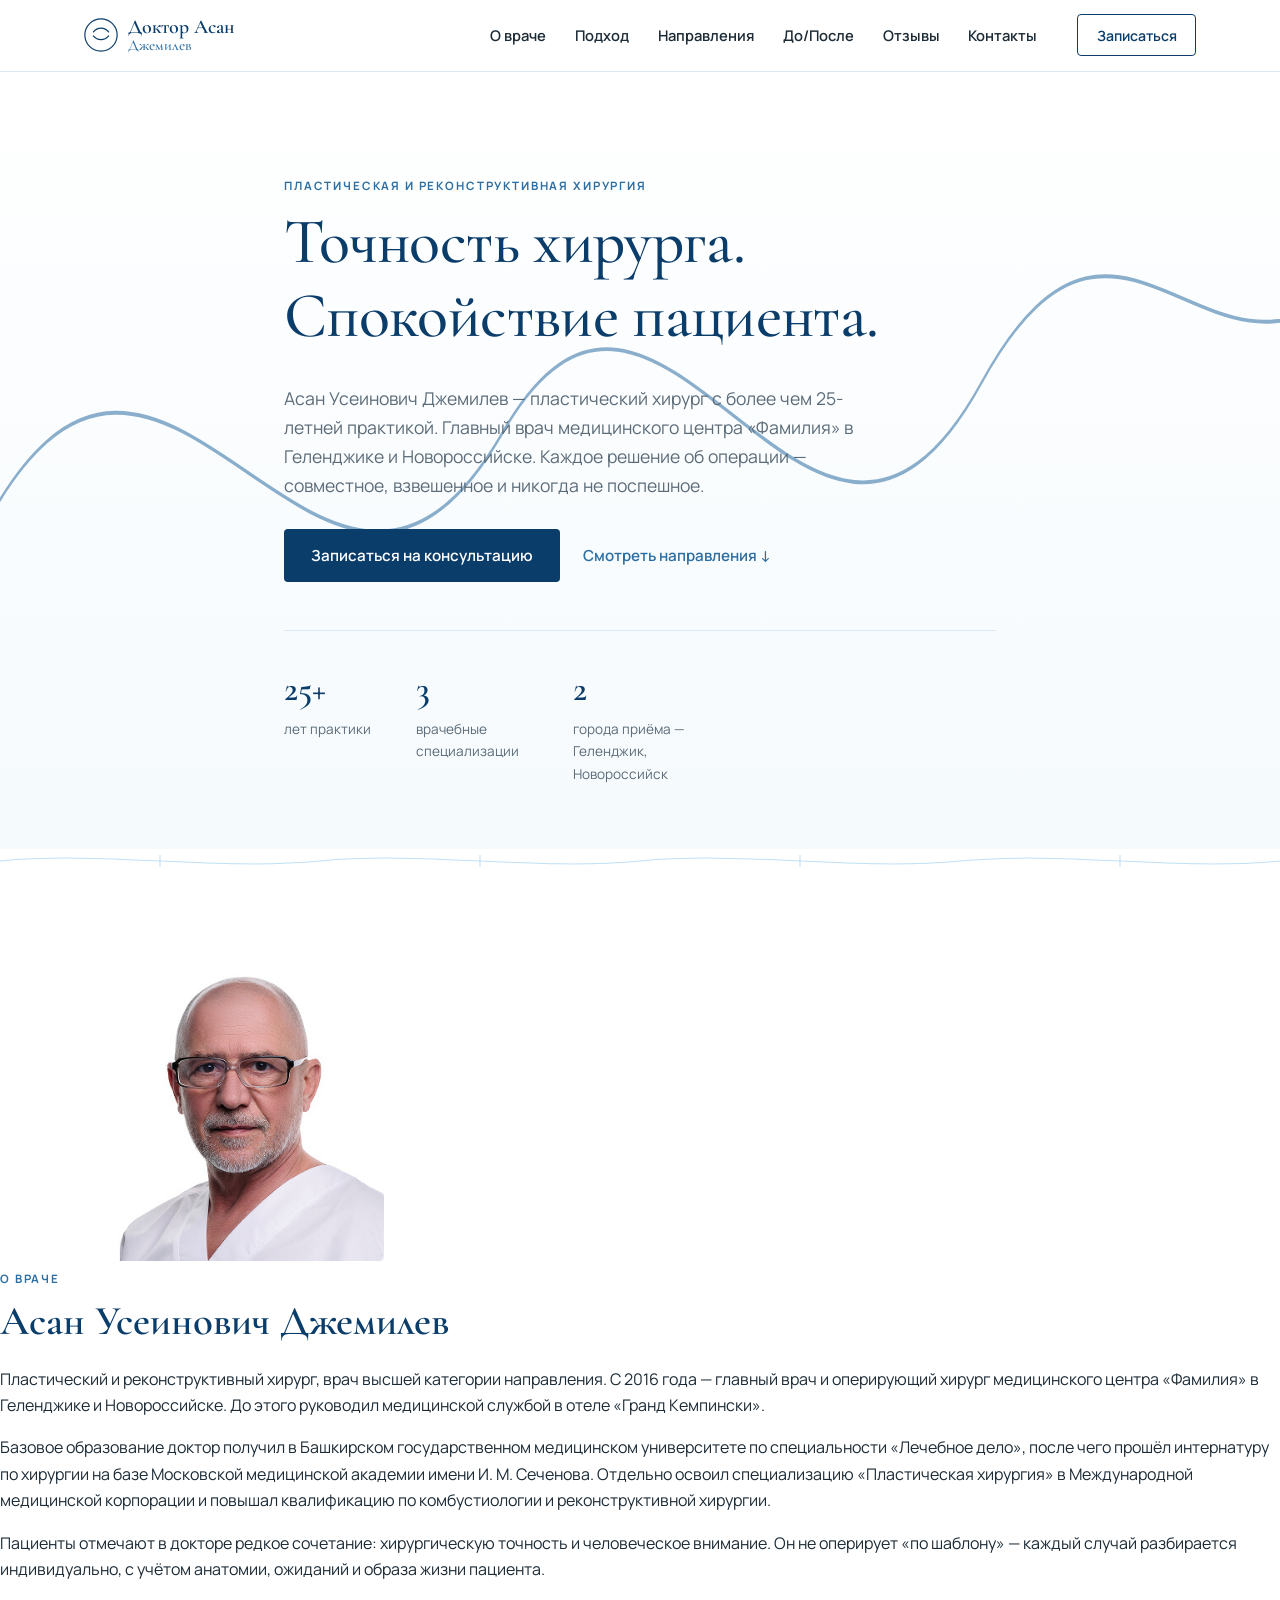
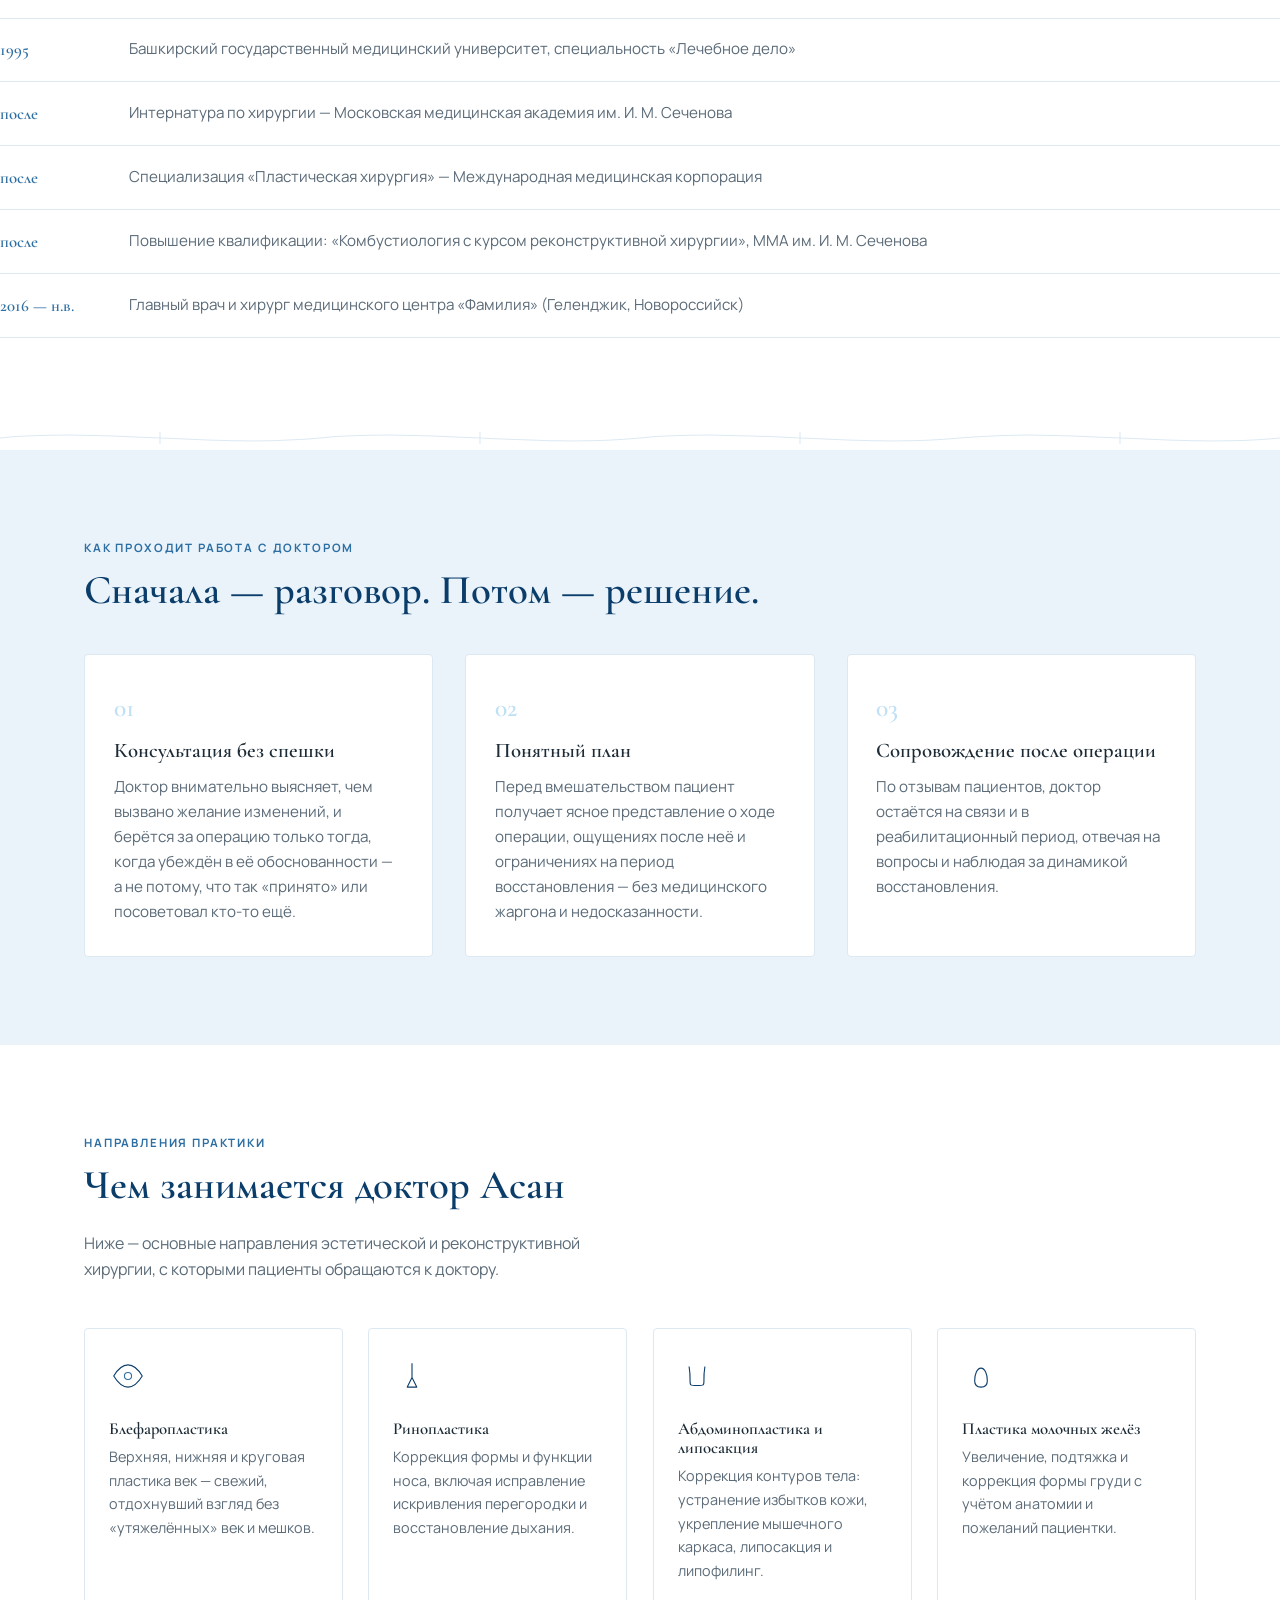
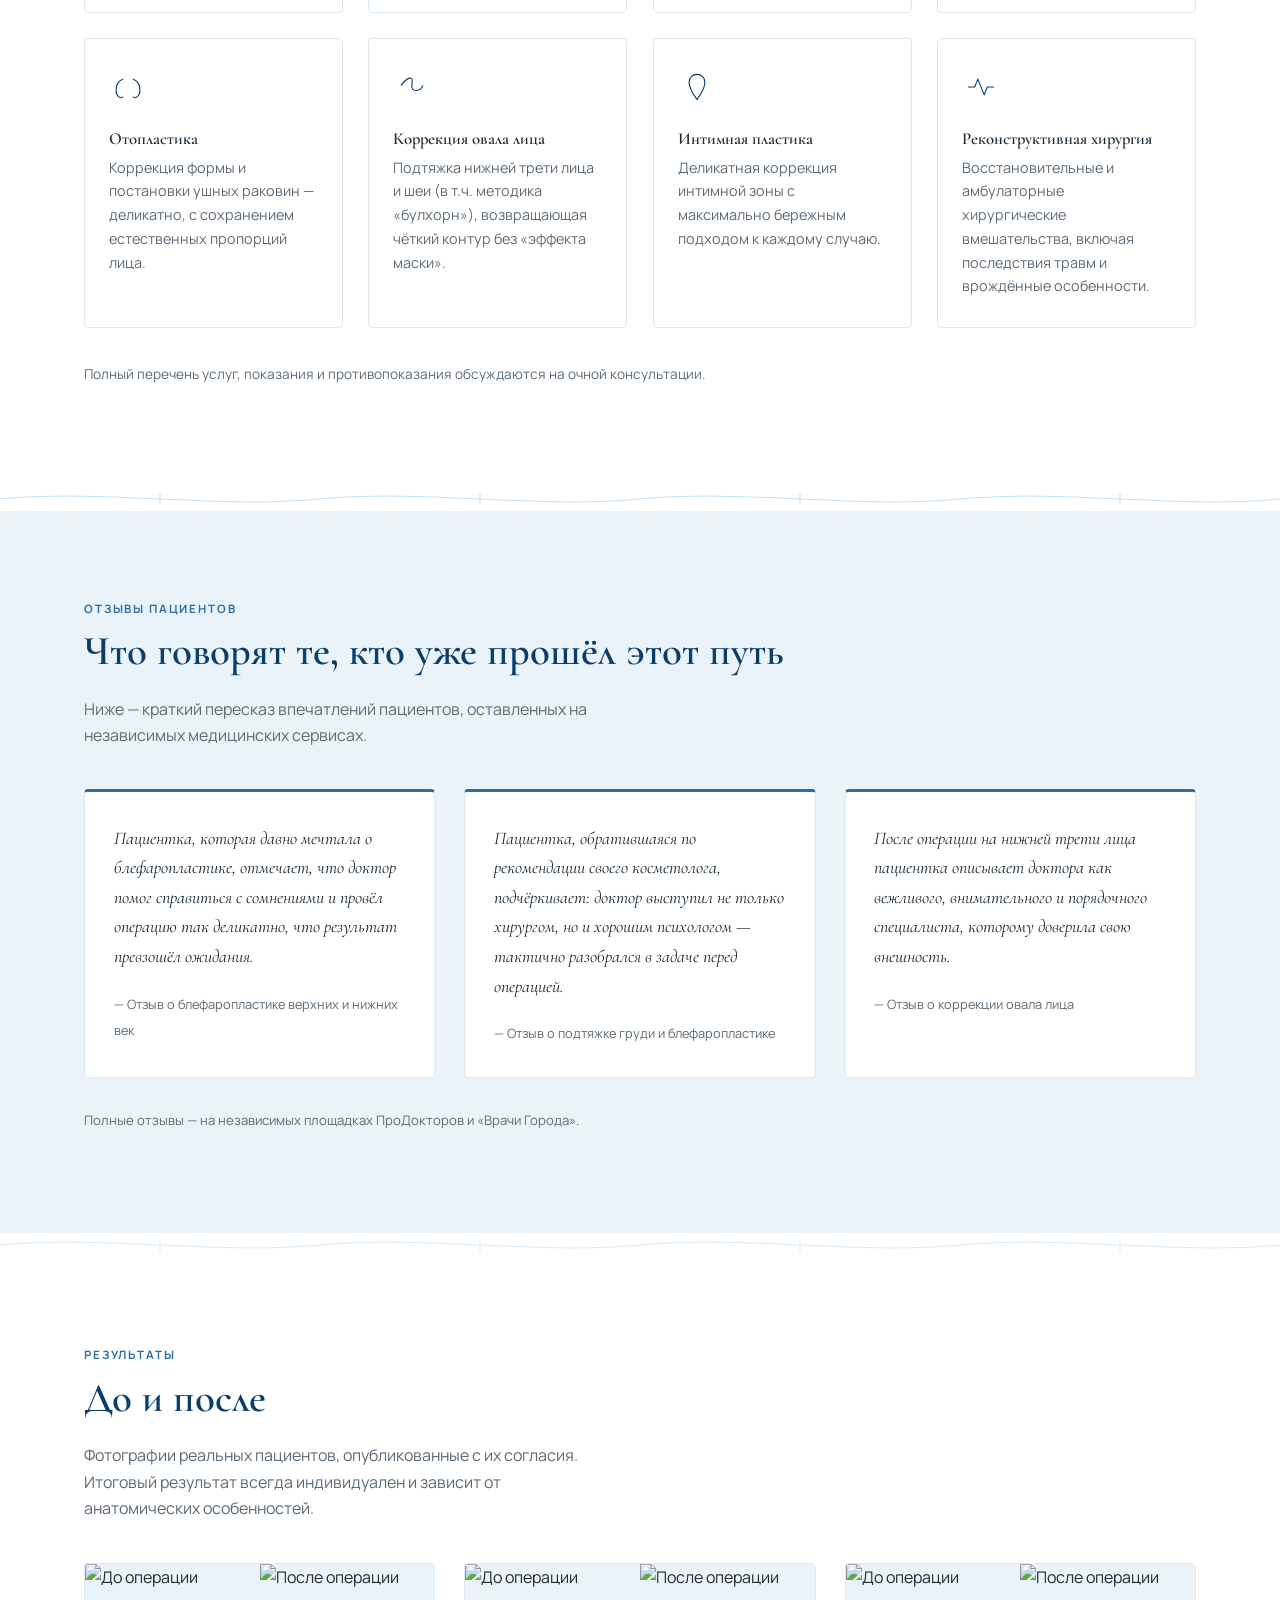
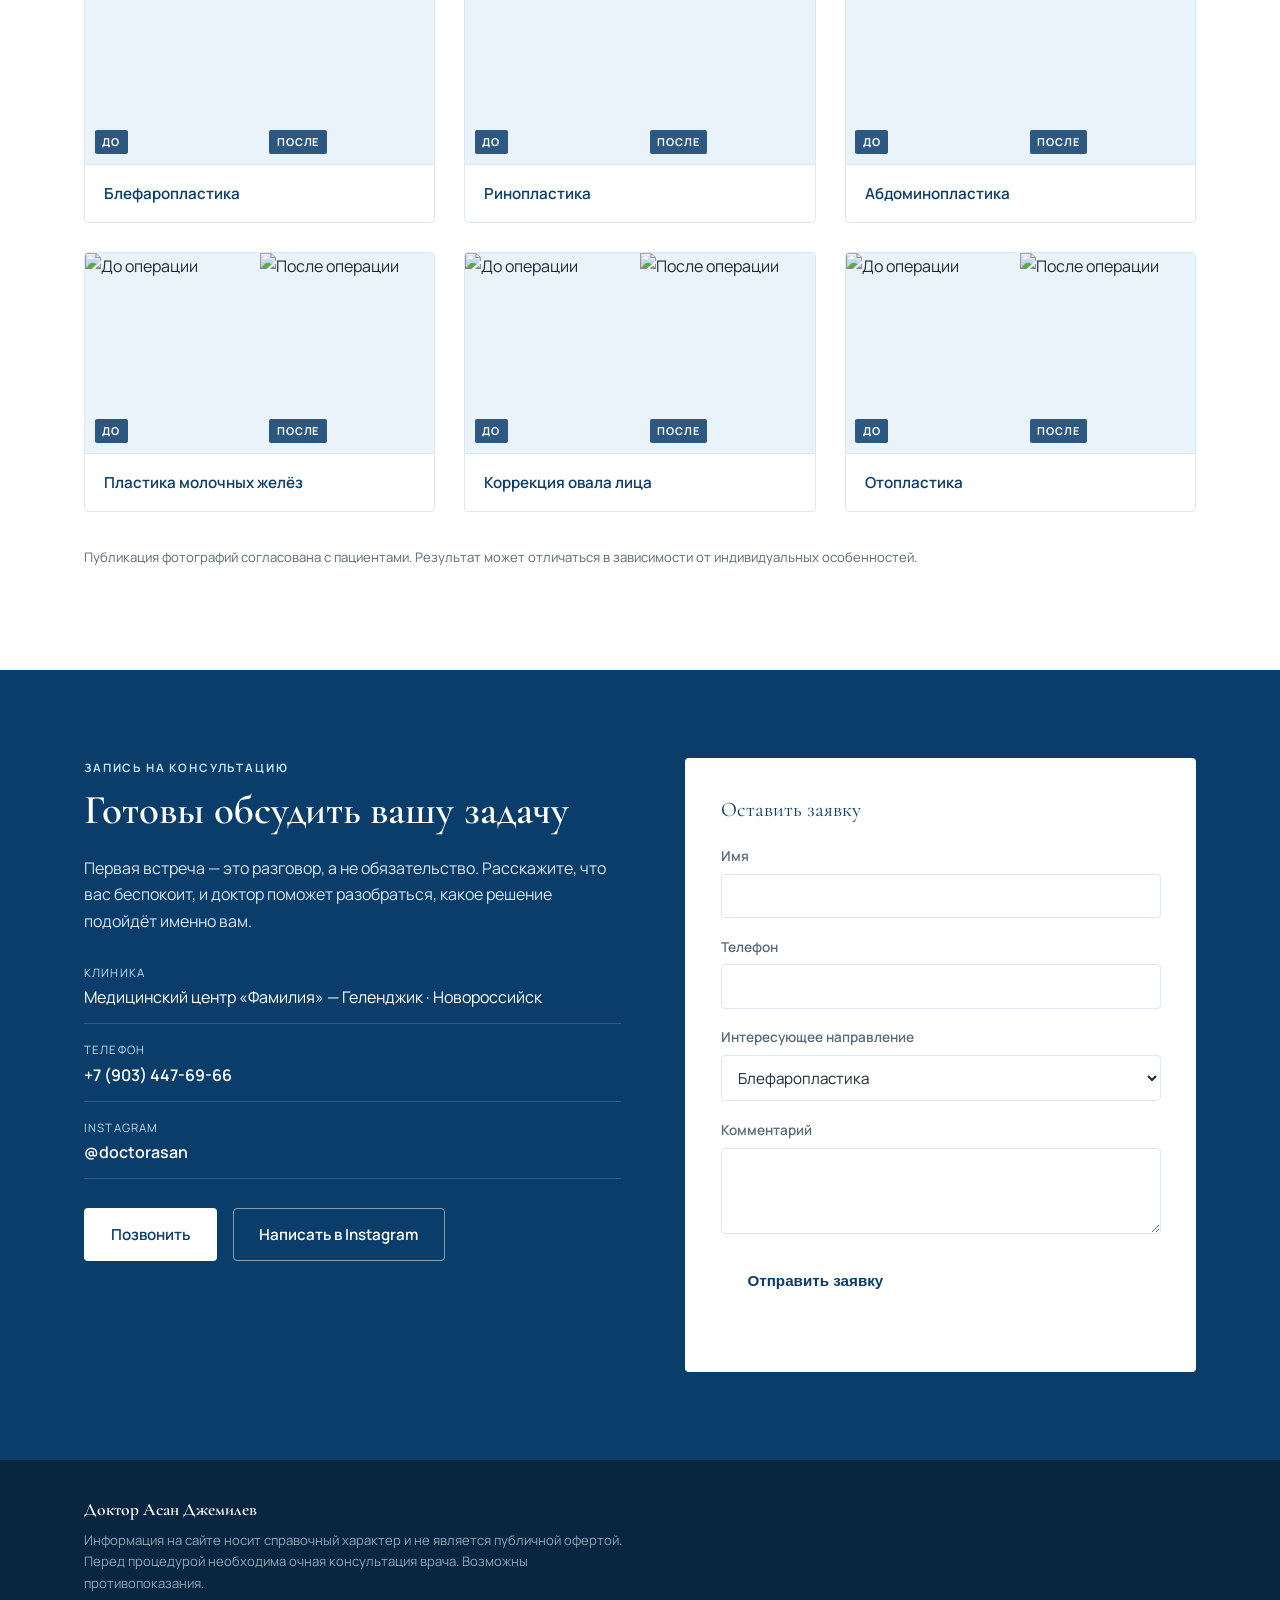
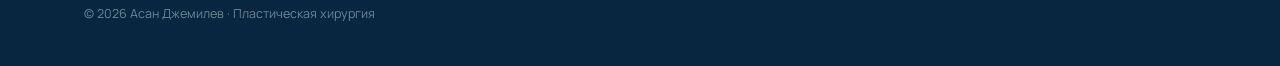
==== index.html @ 834b2326 "Update index.html" ====
<!DOCTYPE html>
<html lang="ru">
<head>
<meta charset="UTF-8">
<meta name="viewport" content="width=device-width, initial-scale=1.0">
<title>Асан Джемилев — пластический хирург</title>
<meta name="description" content="Асан Усеинович Джемилев — пластический хирург, более 25 лет практики. Блефаропластика, ринопластика, абдоминопластика, пластика груди. Геленджик, Новороссийск.">
<link rel="icon" href="favicon.svg" type="image/svg+xml">
<link rel="preconnect" href="https://fonts.googleapis.com">
<link rel="preconnect" href="https://fonts.gstatic.com" crossorigin>
<link href="https://fonts.googleapis.com/css2?family=Cormorant+Garamond:ital,wght@0,400;0,500;0,600;1,500&family=Manrope:wght@400;500;600;700&display=swap" rel="stylesheet">
<link rel="stylesheet" href="style.css">
</head>
<body>

<a class="skip-link" href="#main">Перейти к содержанию</a>

<header class="site-header">
  <div class="wrap header-inner">
    <a href="#top" class="brand">
      <span class="brand-mark" aria-hidden="true">
        <svg viewBox="0 0 40 40" width="34" height="34"><circle cx="20" cy="20" r="19" fill="none" stroke="currentColor" stroke-width="1.4"/><path d="M11 21c2.5 3 5 4.4 9 4.4s6.5-1.4 9-4.4M11 16.4c2.5-3 5-4.4 9-4.4s6.5 1.4 9 4.4" fill="none" stroke="currentColor" stroke-width="1.4" stroke-linecap="round"/></svg>
      </span>
      <span class="brand-text">Доктор Асан<span class="brand-sub">Джемилев</span></span>
    </a>
    <nav class="main-nav" aria-label="Основная навигация">
      <a href="#about">О враче</a>
      <a href="#approach">Подход</a>
      <a href="#services">Направления</a>
      <a href="#before-after">До/После</a>
      <a href="#reviews">Отзывы</a>
      <a href="#contact">Контакты</a>
    </nav>
    <a class="btn btn-ghost header-cta" href="#contact">Записаться</a>
    <button class="nav-toggle" aria-label="Открыть меню" aria-expanded="false">
      <span></span><span></span><span></span>
    </button>
  </div>
</header>

<main id="main">

  <!-- HERO -->
  <section class="hero" id="top">
    <div class="hero-suture" aria-hidden="true">
      <svg viewBox="0 0 1200 300" preserveAspectRatio="none">
        <path id="suturePath" d="M-20,180 C150,40 300,260 470,140 C620,30 760,240 920,120 C1040,30 1120,120 1240,90" fill="none" stroke="#2E6FA3" stroke-width="1.5"/>
      </svg>
    </div>
    <div class="wrap hero-inner">
      <p class="eyebrow">Пластическая и реконструктивная хирургия</p>
      <h1>Точность хирурга.<br>Спокойствие пациента.</h1>
      <p class="hero-lead">Асан Усеинович Джемилев — пластический хирург с более чем 25-летней практикой. Главный врач медицинского центра «Фамилия» в Геленджике и Новороссийске. Каждое решение об операции — совместное, взвешенное и никогда не поспешное.</p>
      <div class="hero-actions">
        <a href="#contact" class="btn btn-primary">Записаться на консультацию</a>
        <a href="#services" class="btn btn-text">Смотреть направления ↓</a>
      </div>
      <dl class="hero-stats">
        <div><dt>25+</dt><dd>лет практики</dd></div>
        <div><dt>3</dt><dd>врачебные специализации</dd></div>
        <div><dt>2</dt><dd>города приёма — Геленджик, Новороссийск</dd></div>
      </dl>
    </div>
  </section>

  <div class="divider" aria-hidden="true"><svg viewBox="0 0 1200 24" preserveAspectRatio="none"><path d="M0,12 C100,2 200,22 300,12 C400,2 500,22 600,12 C700,2 800,22 900,12 C1000,2 1100,22 1200,12" fill="none" stroke="currentColor" stroke-width="1"/><g stroke="currentColor" stroke-width="1"><line x1="150" y1="6" x2="150" y2="18"/><line x1="450" y1="6" x2="450" y2="18"/><line x1="750" y1="6" x2="750" y2="18"/><line x1="1050" y1="6" x2="1050" y2="18"/></g></svg></div>

  <!-- ABOUT -->
  <section class="section about" id="about">
    <div class="wrap about-grid">
      <div class="about-portrait"><img src="docasan.jpg" alt="Асан Усеинович Джемилев, пластический хирург" class="portrait-art"></div>
      </div>
      <div class="about-copy">
        <p class="eyebrow">О враче</p>
        <h2>Асан Усеинович Джемилев</h2>
        <p>Пластический и реконструктивный хирург, врач высшей категории направления. С 2016 года — главный врач и оперирующий хирург медицинского центра «Фамилия» в Геленджике и Новороссийске. До этого руководил медицинской службой в отеле «Гранд Кемпински».</p>
        <p>Базовое образование доктор получил в Башкирском государственном медицинском университете по специальности «Лечебное дело», после чего прошёл интернатуру по хирургии на базе Московской медицинской академии имени И. М. Сеченова. Отдельно освоил специализацию «Пластическая хирургия» в Международной медицинской корпорации и повышал квалификацию по комбустиологии и реконструктивной хирургии.</p>
        <p>Пациенты отмечают в докторе редкое сочетание: хирургическую точность и человеческое внимание. Он не оперирует «по шаблону» — каждый случай разбирается индивидуально, с учётом анатомии, ожиданий и образа жизни пациента.</p>

        <div class="timeline" aria-label="Образование и опыт">
          <div class="timeline-item">
            <span class="timeline-year">1995</span>
            <p>Башкирский государственный медицинский университет, специальность «Лечебное дело»</p>
          </div>
          <div class="timeline-item">
            <span class="timeline-year">после</span>
            <p>Интернатура по хирургии — Московская медицинская академия им. И. М. Сеченова</p>
          </div>
          <div class="timeline-item">
            <span class="timeline-year">после</span>
            <p>Специализация «Пластическая хирургия» — Международная медицинская корпорация</p>
          </div>
          <div class="timeline-item">
            <span class="timeline-year">после</span>
            <p>Повышение квалификации: «Комбустиология с курсом реконструктивной хирургии», ММА им. И. М. Сеченова</p>
          </div>
          <div class="timeline-item">
            <span class="timeline-year">2016 — н.в.</span>
            <p>Главный врач и хирург медицинского центра «Фамилия» (Геленджик, Новороссийск)</p>
          </div>
        </div>
      </div>
    </div>
  </section>

  <div class="divider divider-alt" aria-hidden="true"><svg viewBox="0 0 1200 24" preserveAspectRatio="none"><path d="M0,12 C100,2 200,22 300,12 C400,2 500,22 600,12 C700,2 800,22 900,12 C1000,2 1100,22 1200,12" fill="none" stroke="currentColor" stroke-width="1"/><g stroke="currentColor" stroke-width="1"><line x1="150" y1="6" x2="150" y2="18"/><line x1="450" y1="6" x2="450" y2="18"/><line x1="750" y1="6" x2="750" y2="18"/><line x1="1050" y1="6" x2="1050" y2="18"/></g></svg></div>

  <!-- APPROACH -->
  <section class="section approach" id="approach">
    <div class="wrap">
      <p class="eyebrow">Как проходит работа с доктором</p>
      <h2>Сначала — разговор. Потом — решение.</h2>
      <div class="approach-grid">
        <article class="approach-card">
          <span class="approach-num">01</span>
          <h3>Консультация без спешки</h3>
          <p>Доктор внимательно выясняет, чем вызвано желание изменений, и берётся за операцию только тогда, когда убеждён в её обоснованности — а не потому, что так «принято» или посоветовал кто-то ещё.</p>
        </article>
        <article class="approach-card">
          <span class="approach-num">02</span>
          <h3>Понятный план</h3>
          <p>Перед вмешательством пациент получает ясное представление о ходе операции, ощущениях после неё и ограничениях на период восстановления — без медицинского жаргона и недосказанности.</p>
        </article>
        <article class="approach-card">
          <span class="approach-num">03</span>
          <h3>Сопровождение после операции</h3>
          <p>По отзывам пациентов, доктор остаётся на связи и в реабилитационный период, отвечая на вопросы и наблюдая за динамикой восстановления.</p>
        </article>
      </div>
    </div>
  </section>

  <!-- SERVICES -->
  <section class="section services" id="services">
    <div class="wrap">
      <p class="eyebrow">Направления практики</p>
      <h2>Чем занимается доктор Асан</h2>
      <p class="section-lead">Ниже — основные направления эстетической и реконструктивной хирургии, с которыми пациенты обращаются к доктору.</p>

      <div class="services-grid">

        <article class="service-card">
          <svg class="service-icon" viewBox="0 0 48 48" aria-hidden="true"><path d="M6 24c6-10 12-14 18-14s12 4 18 14c-6 10-12 14-18 14S12 34 6 24Z" fill="none" stroke="#0B3D6B" stroke-width="1.4"/><circle cx="24" cy="24" r="4.5" fill="none" stroke="#2E6FA3" stroke-width="1.4"/></svg>
          <h3>Блефаропластика</h3>
          <p>Верхняя, нижняя и круговая пластика век — свежий, отдохнувший взгляд без «утяжелённых» век и мешков.</p>
        </article>

        <article class="service-card">
          <svg class="service-icon" viewBox="0 0 48 48" aria-hidden="true"><path d="M24 8v18l-6 12h12l-6-12" fill="none" stroke="#0B3D6B" stroke-width="1.4" stroke-linejoin="round"/></svg>
          <h3>Ринопластика</h3>
          <p>Коррекция формы и функции носа, включая исправление искривления перегородки и восстановление дыхания.</p>
        </article>

        <article class="service-card">
          <svg class="service-icon" viewBox="0 0 48 48" aria-hidden="true"><path d="M14 12c4 24-4 24 10 24s6 0 10-24" fill="none" stroke="#0B3D6B" stroke-width="1.4"/></svg>
          <h3>Абдоминопластика и липосакция</h3>
          <p>Коррекция контуров тела: устранение избытков кожи, укрепление мышечного каркаса, липосакция и липофилинг.</p>
        </article>

        <article class="service-card">
          <svg class="service-icon" viewBox="0 0 48 48" aria-hidden="true"><path d="M16 30c0-8 3-16 8-16s8 8 8 16c0 6-4 8-8 8s-8-2-8-8Z" fill="none" stroke="#0B3D6B" stroke-width="1.4"/></svg>
          <h3>Пластика молочных желёз</h3>
          <p>Увеличение, подтяжка и коррекция формы груди с учётом анатомии и пожеланий пациентки.</p>
        </article>

        <article class="service-card">
          <svg class="service-icon" viewBox="0 0 48 48" aria-hidden="true"><path d="M18 14c-6 2-9 8-9 14 0 8 6 12 9 8M30 14c6 2 9 8 9 14 0 8-6 12-9 8" fill="none" stroke="#0B3D6B" stroke-width="1.4"/></svg>
          <h3>Отопластика</h3>
          <p>Коррекция формы и постановки ушных раковин — деликатно, с сохранением естественных пропорций лица.</p>
        </article>

        <article class="service-card">
          <svg class="service-icon" viewBox="0 0 48 48" aria-hidden="true"><path d="M10 22c8-10 16-14 14-2-2 12 10 10 14 2" fill="none" stroke="#0B3D6B" stroke-width="1.4"/></svg>
          <h3>Коррекция овала лица</h3>
          <p>Подтяжка нижней трети лица и шеи (в т.ч. методика «булхорн»), возвращающая чёткий контур без «эффекта маски».</p>
        </article>

        <article class="service-card">
          <svg class="service-icon" viewBox="0 0 48 48" aria-hidden="true"><path d="M24 8a10 10 0 0 1 10 10c0 8-10 22-10 22s-10-14-10-22A10 10 0 0 1 24 8Z" fill="none" stroke="#0B3D6B" stroke-width="1.4"/></svg>
          <h3>Интимная пластика</h3>
          <p>Деликатная коррекция интимной зоны с максимально бережным подходом к каждому случаю.</p>
        </article>

        <article class="service-card">
          <svg class="service-icon" viewBox="0 0 48 48" aria-hidden="true"><path d="M8 24h8l4-10 8 20 4-10h8" fill="none" stroke="#0B3D6B" stroke-width="1.4" stroke-linejoin="round" stroke-linecap="round"/></svg>
          <h3>Реконструктивная хирургия</h3>
          <p>Восстановительные и амбулаторные хирургические вмешательства, включая последствия травм и врождённые особенности.</p>
        </article>

      </div>

      <p class="services-note">Полный перечень услуг, показания и противопоказания обсуждаются на очной консультации.</p>
    </div>
  </section>

  <div class="divider" aria-hidden="true"><svg viewBox="0 0 1200 24" preserveAspectRatio="none"><path d="M0,12 C100,2 200,22 300,12 C400,2 500,22 600,12 C700,2 800,22 900,12 C1000,2 1100,22 1200,12" fill="none" stroke="currentColor" stroke-width="1"/><g stroke="currentColor" stroke-width="1"><line x1="150" y1="6" x2="150" y2="18"/><line x1="450" y1="6" x2="450" y2="18"/><line x1="750" y1="6" x2="750" y2="18"/><line x1="1050" y1="6" x2="1050" y2="18"/></g></svg></div>

  <!-- REVIEWS -->
  <section class="section reviews" id="reviews">
    <div class="wrap">
      <p class="eyebrow">Отзывы пациентов</p>
      <h2>Что говорят те, кто уже прошёл этот путь</h2>
      <p class="section-lead">Ниже — краткий пересказ впечатлений пациентов, оставленных на независимых медицинских сервисах.</p>

      <div class="reviews-grid">
        <blockquote class="review-card">
          <p>Пациентка, которая давно мечтала о блефаропластике, отмечает, что доктор помог справиться с сомнениями и провёл операцию так деликатно, что результат превзошёл ожидания.</p>
          <cite>— Отзыв о блефаропластике верхних и нижних век</cite>
        </blockquote>
        <blockquote class="review-card">
          <p>Пациентка, обратившаяся по рекомендации своего косметолога, подчёркивает: доктор выступил не только хирургом, но и хорошим психологом — тактично разобрался в задаче перед операцией.</p>
          <cite>— Отзыв о подтяжке груди и блефаропластике</cite>
        </blockquote>
        <blockquote class="review-card">
          <p>После операции на нижней трети лица пациентка описывает доктора как вежливого, внимательного и порядочного специалиста, которому доверила свою внешность.</p>
          <cite>— Отзыв о коррекции овала лица</cite>
        </blockquote>
      </div>

      <p class="reviews-source">Полные отзывы — на независимых площадках ПроДокторов и «Врачи Города».</p>
    </div>
  </section>

  <div class="divider divider-alt" aria-hidden="true"><svg viewBox="0 0 1200 24" preserveAspectRatio="none"><path d="M0,12 C100,2 200,22 300,12 C400,2 500,22 600,12 C700,2 800,22 900,12 C1000,2 1100,22 1200,12" fill="none" stroke="currentColor" stroke-width="1"/><g stroke="currentColor" stroke-width="1"><line x1="150" y1="6" x2="150" y2="18"/><line x1="450" y1="6" x2="450" y2="18"/><line x1="750" y1="6" x2="750" y2="18"/><line x1="1050" y1="6" x2="1050" y2="18"/></g></svg></div>

  <!-- BEFORE / AFTER -->
  <section class="section before-after" id="before-after">
    <div class="wrap">
      <p class="eyebrow">Результаты</p>
      <h2>До и после</h2>
      <p class="section-lead">Фотографии реальных пациентов, опубликованные с их согласия. Итоговый результат всегда индивидуален и зависит от анатомических особенностей.</p>

      <div class="ba-grid">

        <article class="ba-card">
          <div class="ba-images">
            <figure><img src="ba-1-before.jpg" alt="До операции"><figcaption>До</figcaption></figure>
            <figure><img src="ba-1-after.jpg" alt="После операции"><figcaption>После</figcaption></figure>
          </div>
          <p class="ba-label">Блефаропластика</p>
        </article>

        <article class="ba-card">
          <div class="ba-images">
            <figure><img src="ba-2-before.jpg" alt="До операции"><figcaption>До</figcaption></figure>
            <figure><img src="ba-2-after.jpg" alt="После операции"><figcaption>После</figcaption></figure>
          </div>
          <p class="ba-label">Ринопластика</p>
        </article>

        <article class="ba-card">
          <div class="ba-images">
            <figure><img src="ba-3-before.jpg" alt="До операции"><figcaption>До</figcaption></figure>
            <figure><img src="ba-3-after.jpg" alt="После операции"><figcaption>После</figcaption></figure>
          </div>
          <p class="ba-label">Абдоминопластика</p>
        </article>

        <article class="ba-card">
          <div class="ba-images">
            <figure><img src="ba-4-before.jpg" alt="До операции"><figcaption>До</figcaption></figure>
            <figure><img src="ba-4-after.jpg" alt="После операции"><figcaption>После</figcaption></figure>
          </div>
          <p class="ba-label">Пластика молочных желёз</p>
        </article>

        <article class="ba-card">
          <div class="ba-images">
            <figure><img src="ba-5-before.jpg" alt="До операции"><figcaption>До</figcaption></figure>
            <figure><img src="ba-5-after.jpg" alt="После операции"><figcaption>После</figcaption></figure>
          </div>
          <p class="ba-label">Коррекция овала лица</p>
        </article>

        <article class="ba-card">
          <div class="ba-images">
            <figure><img src="ba-6-before.jpg" alt="До операции"><figcaption>До</figcaption></figure>
            <figure><img src="ba-6-after.jpg" alt="После операции"><figcaption>После</figcaption></figure>
          </div>
          <p class="ba-label">Отопластика</p>
        </article>

      </div>

      <p class="ba-note">Публикация фотографий согласована с пациентами. Результат может отличаться в зависимости от индивидуальных особенностей.</p>
    </div>
  </section>

  <!-- CONTACT -->
  <section class="section contact" id="contact">
    <div class="wrap contact-grid">
      <div class="contact-copy">
        <p class="eyebrow">Запись на консультацию</p>
        <h2>Готовы обсудить вашу задачу</h2>
        <p>Первая встреча — это разговор, а не обязательство. Расскажите, что вас беспокоит, и доктор поможет разобраться, какое решение подойдёт именно вам.</p>

        <ul class="contact-list">
          <li>
            <span class="contact-label">Клиника</span>
            <span>Медицинский центр «Фамилия» — Геленджик · Новороссийск</span>
          </li>
          <li>
            <span class="contact-label">Телефон</span>
            <a href="tel:+79034476966">+7 (903) 447-69-66</a>
          </li>
          <li>
            <span class="contact-label">Instagram</span>
            <a href="https://www.instagram.com/doctorasan/" target="_blank" rel="noopener">@doctorasan</a>
          </li>
        </ul>

        <div class="contact-actions">
          <a href="tel:+79034476966" class="btn btn-primary">Позвонить</a>
          <a href="https://www.instagram.com/doctorasan/" target="_blank" rel="noopener" class="btn btn-ghost">Написать в Instagram</a>
        </div>
      </div>

      <form class="contact-form" id="contactForm">
        <p class="form-title">Оставить заявку</p>
        <label>
          Имя
          <input type="text" name="name" required autocomplete="name">
        </label>
        <label>
          Телефон
          <input type="tel" name="phone" required autocomplete="tel">
        </label>
        <label>
          Интересующее направление
          <select name="topic">
            <option>Блефаропластика</option>
            <option>Ринопластика</option>
            <option>Абдоминопластика и липосакция</option>
            <option>Пластика молочных желёз</option>
            <option>Отопластика</option>
            <option>Коррекция овала лица</option>
            <option>Другое</option>
          </select>
        </label>
        <label>
          Комментарий
          <textarea name="message" rows="3"></textarea>
        </label>
        <button type="submit" class="btn btn-primary form-submit">Отправить заявку</button>
        <p class="form-note" id="formNote" role="status"></p>
      </form>
    </div>
  </section>

</main>

<footer class="site-footer">
  <div class="wrap footer-inner">
    <span class="brand-text small">Доктор Асан Джемилев</span>
    <p>Информация на сайте носит справочный характер и не является публичной офертой. Перед процедурой необходима очная консультация врача. Возможны противопоказания.</p>
    <span class="footer-copy">© <span id="year"></span> Асан Джемилев · Пластическая хирургия</span>
  </div>
</footer>

<script src="script.js"></script></script>
</body>
</html>
---- style.css ----
/* ============ TOKENS ============ */
:root{
  --color-bg:#ffffff;
  --color-bg-alt:#EAF3FA;
  --color-primary:#0B3D6B;
  --color-accent:#2E6FA3;
  --color-accent-soft:#BFE0F5;
  --color-text:#1C2B36;
  --color-text-muted:#5B6B78;
  --color-border:#DCE9F3;

  --font-display:'Cormorant Garamond', serif;
  --font-body:'Manrope', sans-serif;

  --container:1160px;
  --radius:4px;
  --transition:180ms ease;
}

*,*::before,*::after{box-sizing:border-box;}
html{scroll-behavior:smooth;}
@media (prefers-reduced-motion: reduce){
  html{scroll-behavior:auto;}
  *,*::before,*::after{animation-duration:0.001ms !important; animation-iteration-count:1 !important; transition-duration:0.001ms !important;}
}

body{
  margin:0;
  background:var(--color-bg);
  color:var(--color-text);
  font-family:var(--font-body);
  font-size:16px;
  line-height:1.65;
  -webkit-font-smoothing:antialiased;
}

h1,h2,h3{
  font-family:var(--font-display);
  color:var(--color-primary);
  line-height:1.15;
  margin:0 0 .5em;
  font-weight:600;
}

h1{font-size:clamp(2.6rem,5vw,4.4rem); font-weight:500; letter-spacing:-0.01em;}
h2{font-size:clamp(1.9rem,3.2vw,2.6rem);}
h3{font-size:1.3rem; color:var(--color-text);}

p{margin:0 0 1em;}
a{color:var(--color-accent); text-decoration:none;}
a:hover{color:var(--color-primary);}

a:focus-visible, button:focus-visible, input:focus-visible, textarea:focus-visible, select:focus-visible{
  outline:2px solid var(--color-accent);
  outline-offset:3px;
}

.skip-link{
  position:absolute; left:-999px; top:0; background:var(--color-primary); color:#fff;
  padding:.6em 1em; z-index:200;
}
.skip-link:focus{left:1rem; top:1rem;}

.wrap{
  max-width:var(--container);
  margin:0 auto;
  padding:0 1.5rem;
}

.eyebrow{
  font-family:var(--font-body);
  font-weight:700;
  font-size:.72rem;
  letter-spacing:.16em;
  text-transform:uppercase;
  color:var(--color-accent);
  margin-bottom:.9em;
}

.section{padding:5.5rem 0;}
.section-lead{max-width:52ch; color:var(--color-text-muted);}

/* ============ BUTTONS ============ */
.btn{
  display:inline-flex;
  align-items:center;
  gap:.5em;
  padding:.85em 1.7em;
  border-radius:var(--radius);
  font-weight:600;
  font-size:.95rem;
  border:1px solid transparent;
  transition:background var(--transition), color var(--transition), border-color var(--transition), transform var(--transition);
  cursor:pointer;
}
.btn-primary{background:var(--color-primary); color:#fff;}
.btn-primary:hover{background:#092c4d; color:#fff; transform:translateY(-1px);}
.btn-ghost{background:transparent; color:var(--color-primary); border-color:var(--color-primary);}
.btn-ghost:hover{background:var(--color-primary); color:#fff;}
.btn-text{color:var(--color-accent); padding:.85em .2em;}
.btn-text:hover{color:var(--color-primary);}

/* ============ HEADER ============ */
.site-header{
  position:sticky; top:0; z-index:100;
  background:rgba(255,255,255,.9);
  backdrop-filter:blur(8px);
  border-bottom:1px solid var(--color-border);
}
.header-inner{
  display:flex; align-items:center; gap:2rem;
  padding:.9rem 1.5rem;
}
.brand{display:flex; align-items:center; gap:.6rem; color:var(--color-primary);}
.brand-mark{display:flex; color:var(--color-primary);}
.brand-text{
  font-family:var(--font-display);
  font-size:1.25rem; font-weight:600; color:var(--color-primary);
  display:flex; flex-direction:column; line-height:1.05;
}
.brand-sub{font-size:.95rem; font-weight:500; color:var(--color-accent);}
.brand-text.small{font-size:1.1rem;}

.main-nav{
  display:flex; gap:1.8rem; margin-left:auto;
}
.main-nav a{
  color:var(--color-text); font-weight:600; font-size:.92rem;
}
.main-nav a:hover{color:var(--color-accent);}

.header-cta{margin-left:.5rem; padding:.6em 1.3em; font-size:.88rem;}

.nav-toggle{
  display:none; flex-direction:column; gap:5px; background:none; border:none; padding:.4rem;
}
.nav-toggle span{width:22px; height:2px; background:var(--color-primary);}

/* ============ HERO ============ */
.hero{
  position:relative;
  padding:6.5rem 0 4rem;
  overflow:hidden;
  background:linear-gradient(180deg,#ffffff 0%, #F5FAFD 100%);
}
.hero-suture{
  position:absolute; inset:0; opacity:.55; pointer-events:none;
}
.hero-suture svg{width:100%; height:100%;}
#suturePath{
  stroke-dasharray:1600;
  stroke-dashoffset:1600;
  animation:draw 2.4s ease forwards .3s;
}
@keyframes draw{to{stroke-dashoffset:0;}}

.hero-inner{position:relative; max-width:760px;}
.hero-lead{font-size:1.1rem; color:var(--color-text-muted); max-width:56ch;}
.hero-actions{display:flex; align-items:center; gap:1.2rem; flex-wrap:wrap; margin:1.8rem 0 3rem;}

.hero-stats{
  display:flex; gap:2.8rem; flex-wrap:wrap;
  border-top:1px solid var(--color-border);
  padding-top:1.8rem; margin:0;
}
.hero-stats > div{display:flex; flex-direction:column;}
.hero-stats dt{
  font-family:var(--font-display); font-size:2.2rem; color:var(--color-primary); font-weight:600;
}
.hero-stats dd{margin:0; font-size:.85rem; color:var(--color-text-muted); max-width:14ch;}

/* ============ DIVIDER (signature suture motif) ============ */
.divider{color:var(--color-accent-soft); line-height:0;}
.divider svg{width:100%; height:24px; display:block;}
.divider-alt{color:var(--color-border);}

/* ============ ABOUT ============ */
.about{background:var(--color-bg);}
.about-grid{
  display:grid; grid-template-columns:300px 1fr; gap:4rem; align-items:start;
}
.about-portrait{position:sticky; top:6rem;}
.portrait-art{width:100%; height:auto; border-radius:var(--radius);}

.timeline{margin-top:2.2rem; border-top:1px solid var(--color-border);}
.timeline-item{
  display:grid; grid-template-columns:110px 1fr; gap:1.2rem;
  padding:1.1rem 0; border-bottom:1px solid var(--color-border);
}
.timeline-year{
  font-family:var(--font-display); color:var(--color-accent); font-weight:600; font-size:1.05rem;
}
.timeline-item p{margin:0; color:var(--color-text-muted); font-size:.95rem;}

/* ============ APPROACH ============ */
.approach{background:var(--color-bg-alt);}
.approach-grid{
  display:grid; grid-template-columns:repeat(3,1fr); gap:2rem; margin-top:2.5rem;
}
.approach-card{
  background:#fff; padding:2rem 1.8rem; border-radius:var(--radius); border:1px solid var(--color-border);
}
.approach-num{
  font-family:var(--font-display); font-size:1.6rem; color:var(--color-accent-soft); font-weight:600;
  display:block; margin-bottom:.6rem;
}
.approach-card h3{margin-bottom:.5em;}
.approach-card p{color:var(--color-text-muted); font-size:.95rem; margin:0;}

/* ============ SERVICES ============ */
.services-grid{
  display:grid; grid-template-columns:repeat(4,1fr); gap:1.6rem; margin-top:2.8rem;
}
.service-card{
  border:1px solid var(--color-border); border-radius:var(--radius);
  padding:1.8rem 1.5rem; background:#fff;
  transition:border-color var(--transition), transform var(--transition), box-shadow var(--transition);
}
.service-card:hover{
  border-color:var(--color-accent-soft);
  transform:translateY(-3px);
  box-shadow:0 12px 28px -18px rgba(11,61,107,.35);
}
.service-icon{width:38px; height:38px; margin-bottom:1rem;}
.service-card h3{font-size:1.05rem; margin-bottom:.4em;}
.service-card p{font-size:.9rem; color:var(--color-text-muted); margin:0;}
.services-note{margin-top:2.2rem; font-size:.85rem; color:var(--color-text-muted);}

/* ============ REVIEWS ============ */
.reviews{background:var(--color-bg-alt);}
.reviews-grid{
  display:grid; grid-template-columns:repeat(3,1fr); gap:1.8rem; margin-top:2.5rem;
}
.review-card{
  margin:0; background:#fff; border-radius:var(--radius); padding:2rem 1.8rem;
  border:1px solid var(--color-border); border-top:3px solid var(--color-accent);
}
.review-card p{
  font-family:var(--font-display); font-style:italic; font-size:1.12rem; color:var(--color-text);
  margin:0 0 1em;
}
.review-card cite{font-size:.8rem; color:var(--color-text-muted); font-style:normal;}
.reviews-source{margin-top:2rem; font-size:.82rem; color:var(--color-text-muted);}

/* ============ CONTACT ============ */
.contact{background:var(--color-primary); color:#fff;}
.contact h2{color:#fff;}
.contact .eyebrow{color:var(--color-accent-soft);}
.contact-copy p{color:#D7E6F2;}
.contact-grid{
  display:grid; grid-template-columns:1fr .95fr; gap:4rem; align-items:start;
}
.contact-list{list-style:none; margin:1.8rem 0; padding:0; display:flex; flex-direction:column; gap:1rem;}
.contact-list li{display:flex; flex-direction:column; gap:.15rem; border-bottom:1px solid rgba(255,255,255,.15); padding-bottom:.8rem;}
.contact-label{font-size:.72rem; text-transform:uppercase; letter-spacing:.1em; color:var(--color-accent-soft);}
.contact-list a{color:#fff; font-weight:600;}
.contact-list a:hover{color:var(--color-accent-soft);}
.contact-actions{display:flex; gap:1rem; flex-wrap:wrap;}
.contact .btn-ghost{color:#fff; border-color:rgba(255,255,255,.5);}
.contact .btn-ghost:hover{background:#fff; color:var(--color-primary);}
.contact .btn-primary{background:#fff; color:var(--color-primary);}
.contact .btn-primary:hover{background:var(--color-accent-soft); color:var(--color-primary);}

.contact-form{
  background:#fff; color:var(--color-text); border-radius:var(--radius);
  padding:2.2rem; display:flex; flex-direction:column; gap:1.1rem;
}
.form-title{font-family:var(--font-display); font-size:1.3rem; color:var(--color-primary); margin:0;}
.contact-form label{display:flex; flex-direction:column; gap:.4rem; font-size:.85rem; color:var(--color-text-muted); font-weight:600;}
.contact-form input, .contact-form select, .contact-form textarea{
  font-family:var(--font-body); font-size:.95rem; padding:.7em .8em;
  border:1px solid var(--color-border); border-radius:var(--radius); color:var(--color-text);
  background:#fff;
}
.contact-form input:focus, .contact-form select:focus, .contact-form textarea:focus{border-color:var(--color-accent);}
.form-submit{margin-top:.4rem;}
.form-note{font-size:.85rem; color:var(--color-accent); min-height:1.2em; margin:0;}

/* ============ FOOTER ============ */
.site-footer{background:#08263F; color:#B9CBDA; padding:2.6rem 0;}
.footer-inner{display:flex; flex-direction:column; gap:.6rem;}
.footer-inner .brand-text{color:#fff;}
.footer-inner p{font-size:.82rem; max-width:70ch; color:#8FA6B8; margin:0;}
.footer-copy{font-size:.78rem; color:#6C8496;}

/* ============ RESPONSIVE ============ */
@media (max-width:960px){
  .about-grid{grid-template-columns:1fr;}
  .about-portrait{position:static; max-width:220px;}
  .approach-grid{grid-template-columns:1fr 1fr;}
  .services-grid{grid-template-columns:repeat(2,1fr);}
  .reviews-grid{grid-template-columns:1fr;}
  .contact-grid{grid-template-columns:1fr; gap:2.5rem;}
}

@media (max-width:720px){
  .main-nav{
    position:fixed; top:64px; left:0; right:0; background:#fff;
    flex-direction:column; padding:1.2rem 1.5rem; gap:1rem;
    border-bottom:1px solid var(--color-border);
    transform:translateY(-8px); opacity:0; pointer-events:none;
    transition:opacity var(--transition), transform var(--transition);
  }
  .main-nav.open{opacity:1; transform:translateY(0); pointer-events:auto;}
  .nav-toggle{display:flex;}
  .header-cta{display:none;}
  .approach-grid{grid-template-columns:1fr;}
  .services-grid{grid-template-columns:1fr;}
  .hero-stats{gap:1.6rem;}
  .timeline-item{grid-template-columns:1fr;}
}

/* ============ BEFORE / AFTER ============ */
.before-after{background:var(--color-bg);}
.ba-grid{
  display:grid; grid-template-columns:repeat(3,1fr); gap:1.8rem; margin-top:2.6rem;
}
.ba-card{
  border:1px solid var(--color-border); border-radius:var(--radius);
  overflow:hidden; background:#fff;
  transition:box-shadow var(--transition), transform var(--transition);
}
.ba-card:hover{
  box-shadow:0 14px 30px -20px rgba(11,61,107,.4);
  transform:translateY(-3px);
}
.ba-images{
  display:grid; grid-template-columns:1fr 1fr;
}
.ba-images figure{
  margin:0; position:relative; background:var(--color-bg-alt);
}
.ba-images img{
  width:100%; height:200px; object-fit:cover; display:block;
}
.ba-images figcaption{
  position:absolute; bottom:.6rem; left:.6rem;
  background:rgba(11,61,107,.85); color:#fff;
  font-size:.68rem; font-weight:700; text-transform:uppercase; letter-spacing:.08em;
  padding:.3em .7em; border-radius:2px;
}
.ba-label{
  margin:0; padding:1rem 1.2rem; font-weight:600; color:var(--color-primary);
  border-top:1px solid var(--color-border); font-size:.95rem;
}
.ba-note{margin-top:2.2rem; font-size:.82rem; color:var(--color-text-muted);}

@media (max-width:960px){
  .ba-grid{grid-template-columns:repeat(2,1fr);}
}
@media (max-width:720px){
  .ba-grid{grid-template-columns:1fr;}
  .ba-images img{height:170px;}
}
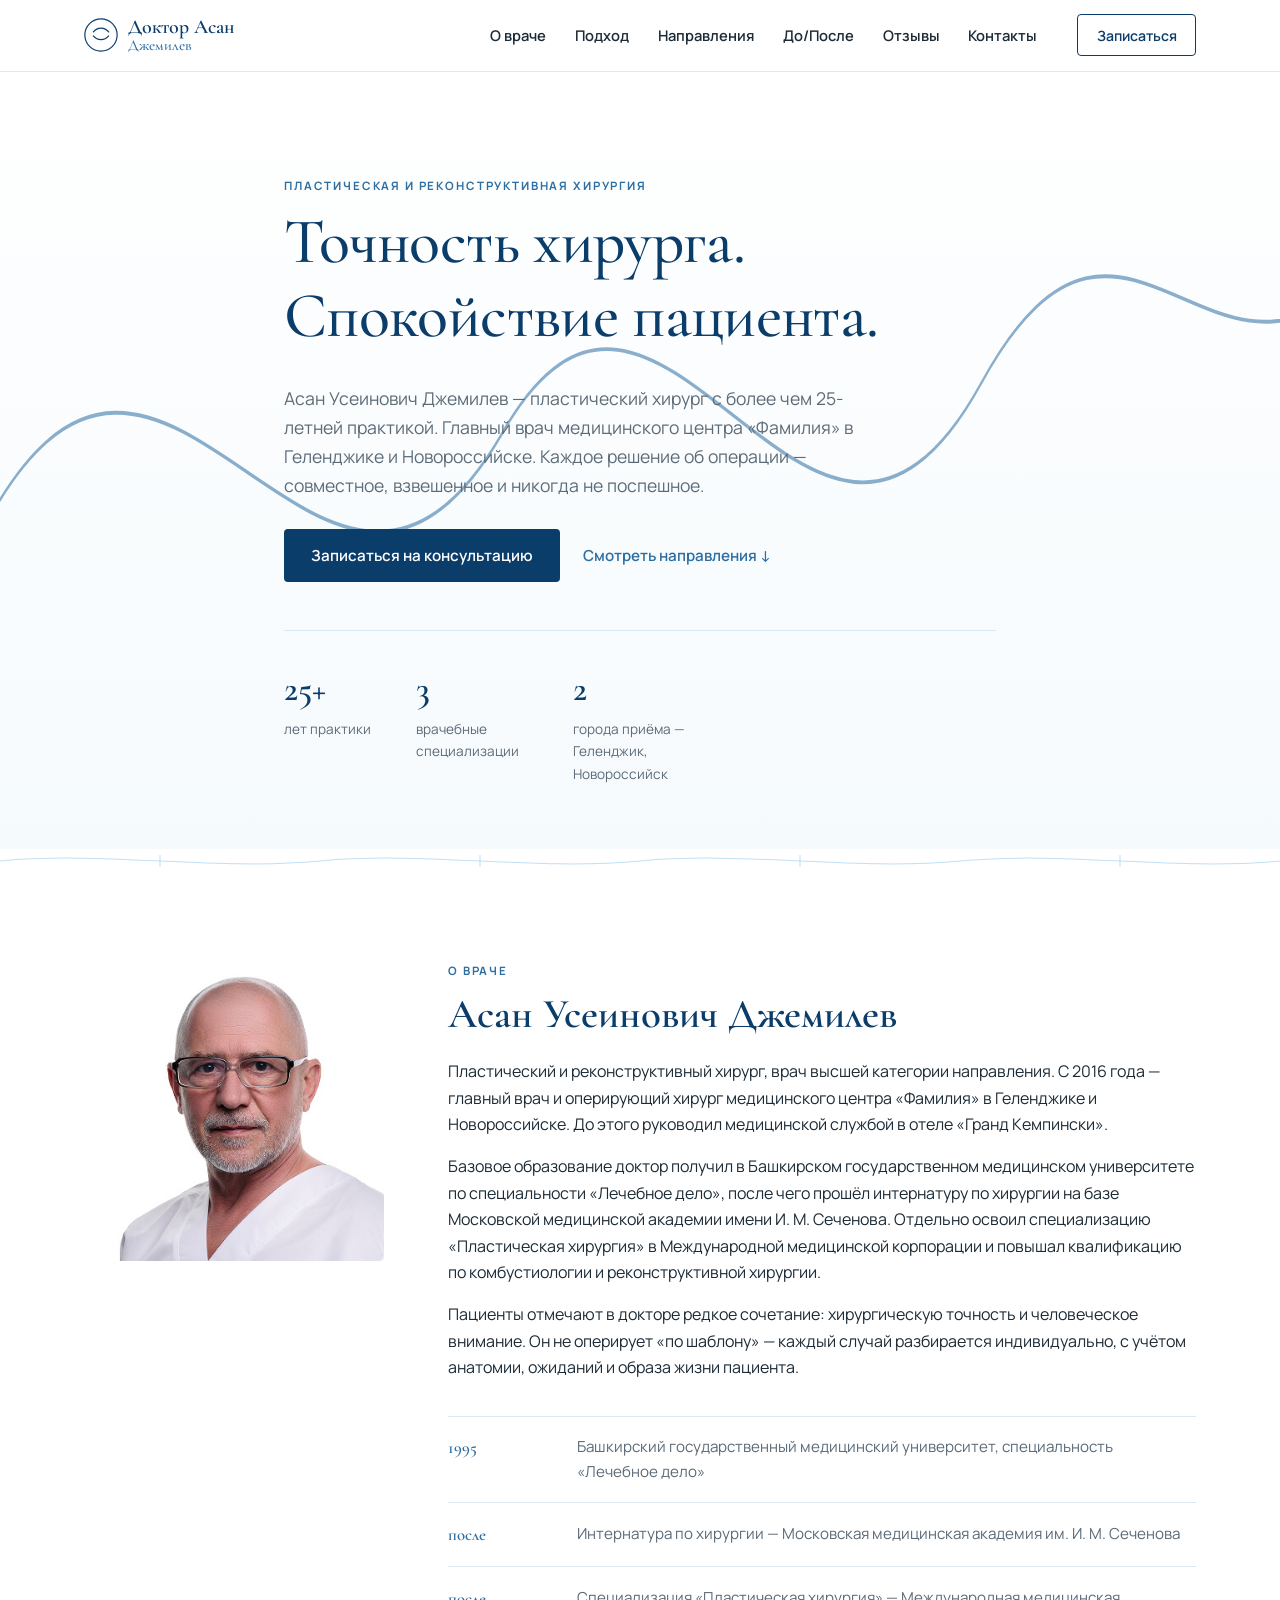
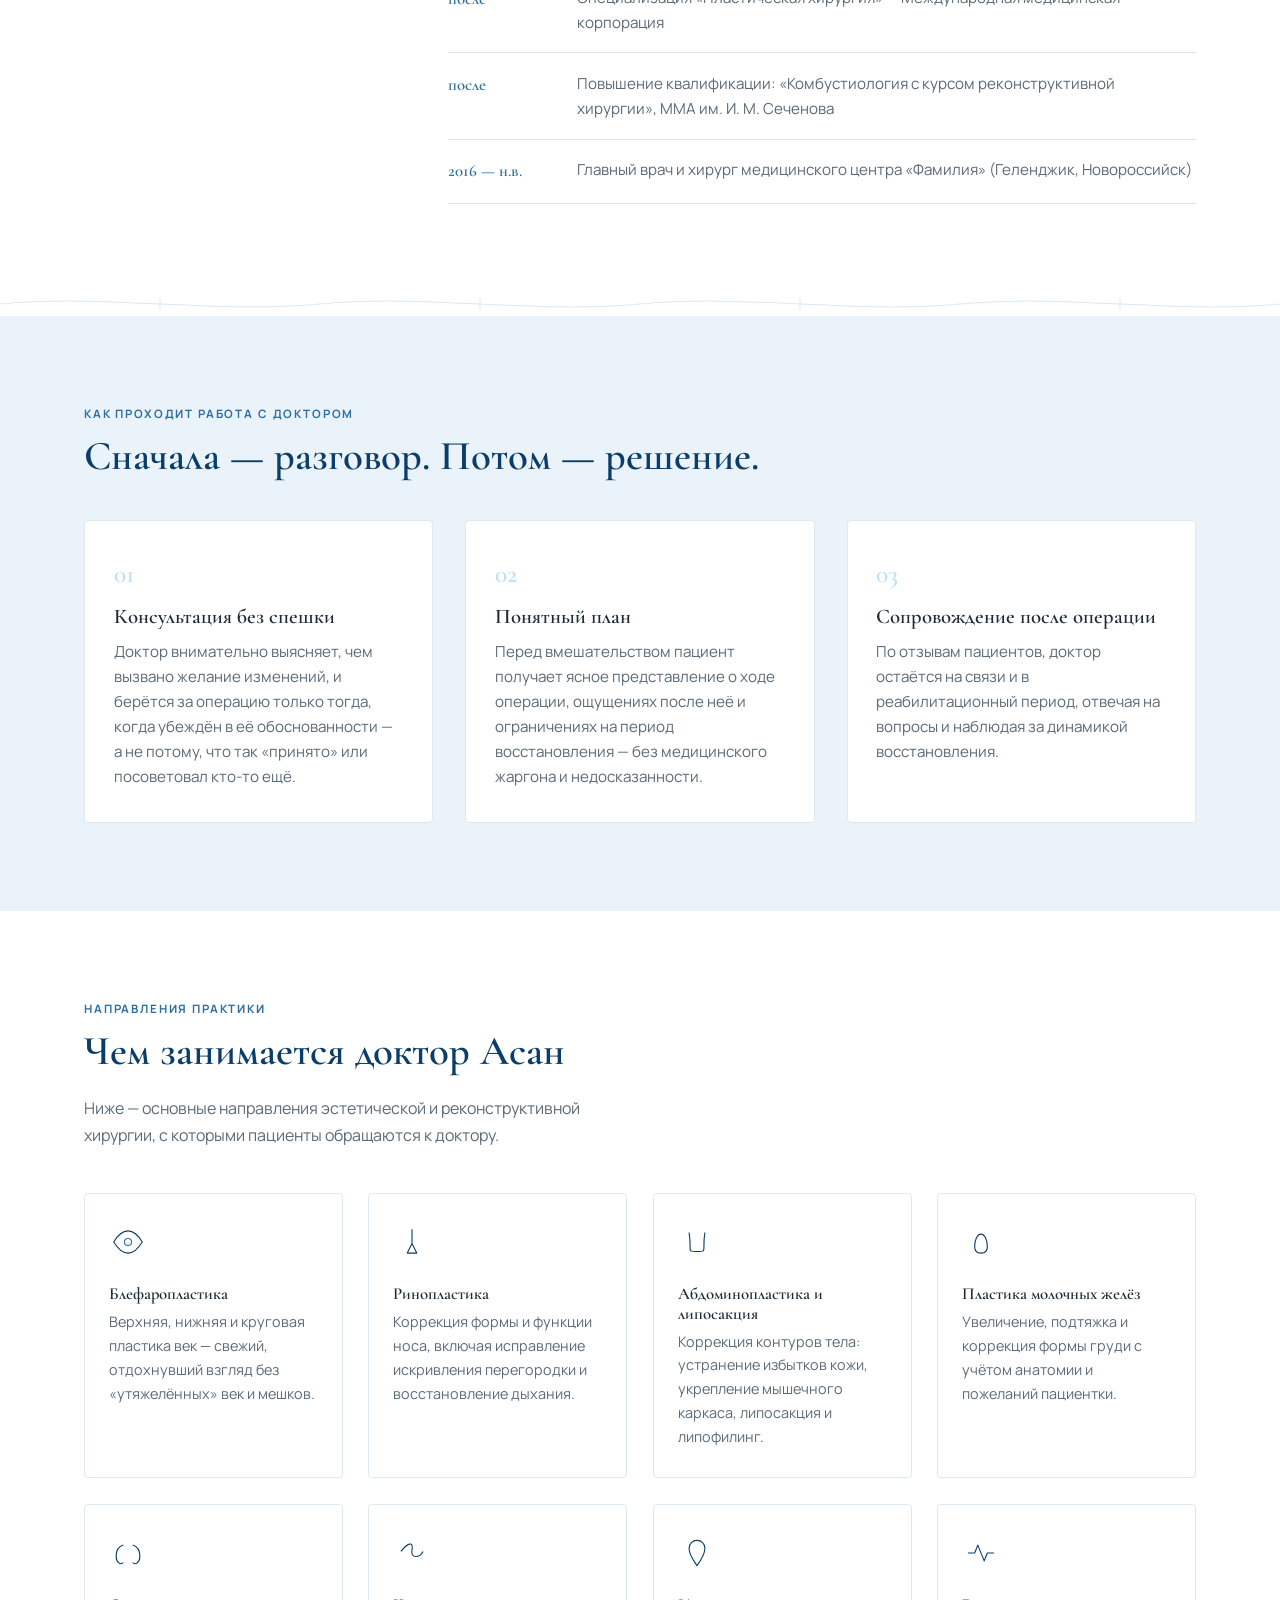
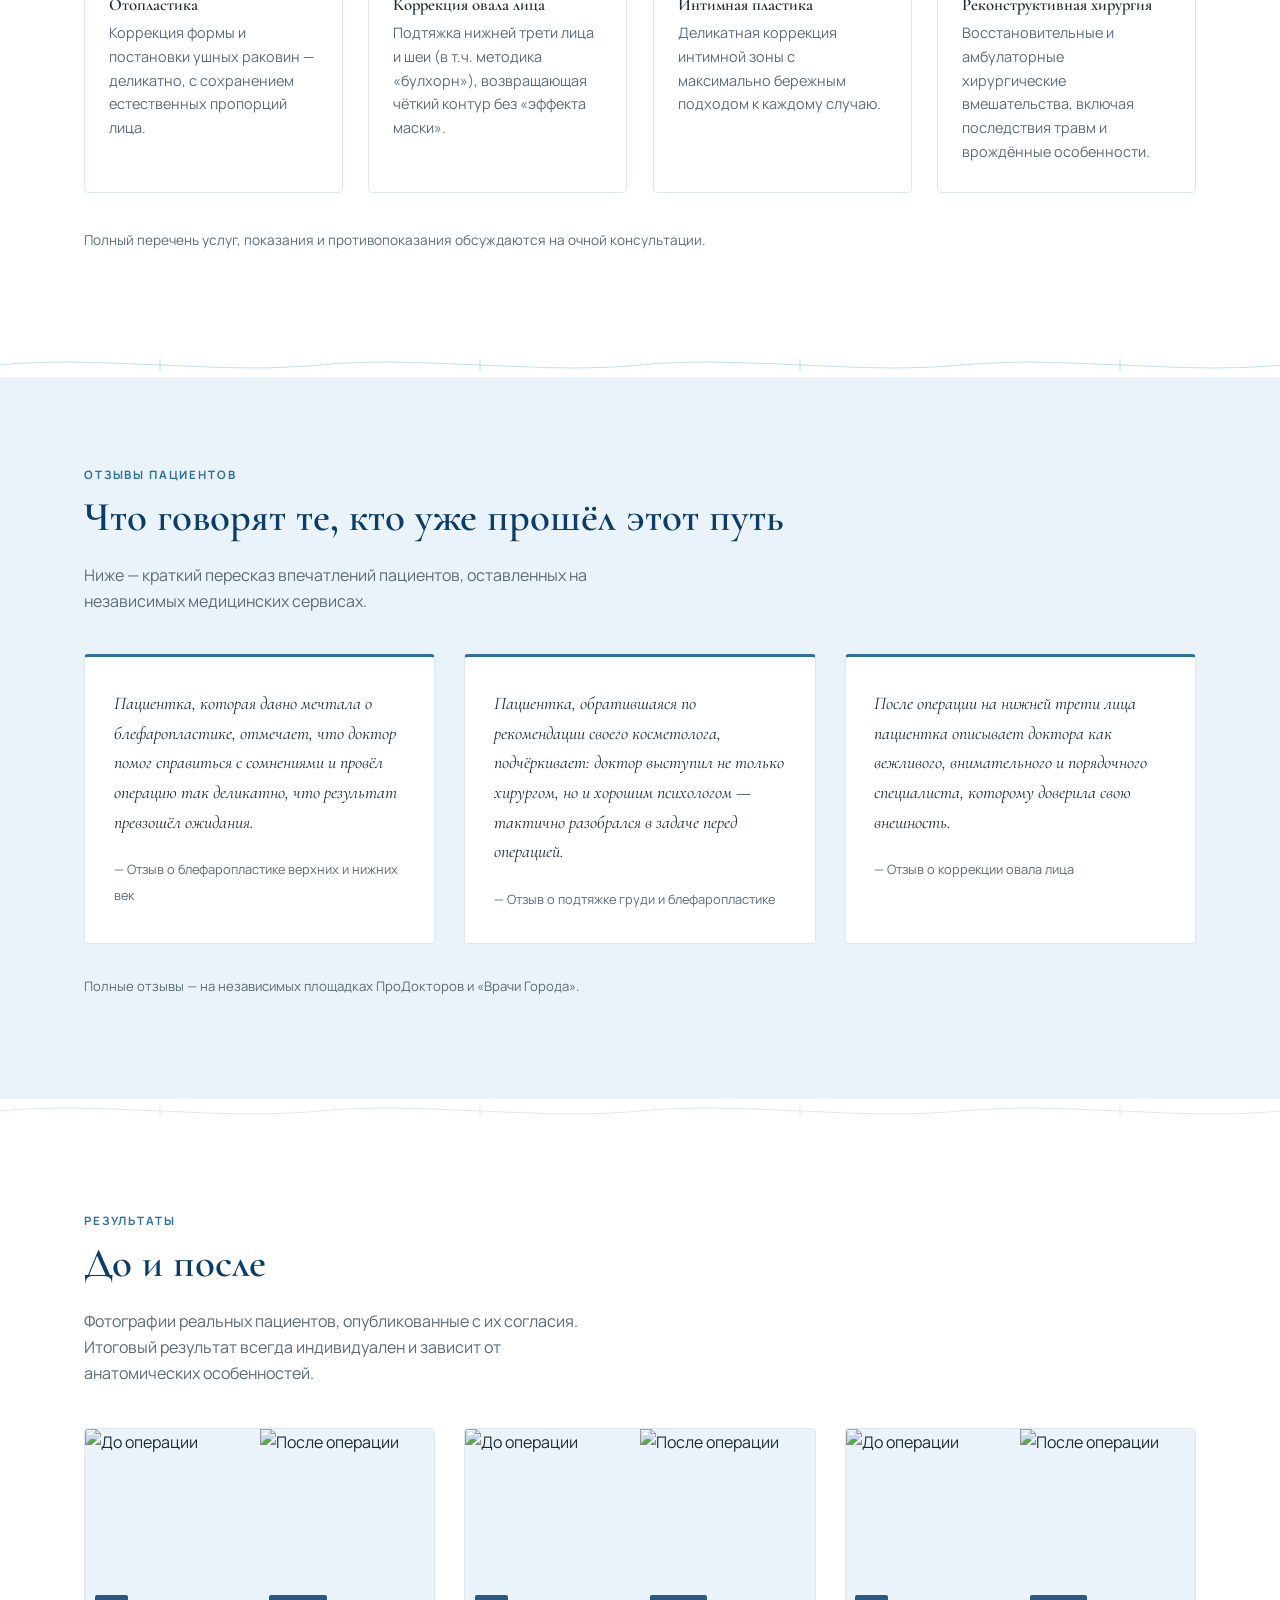
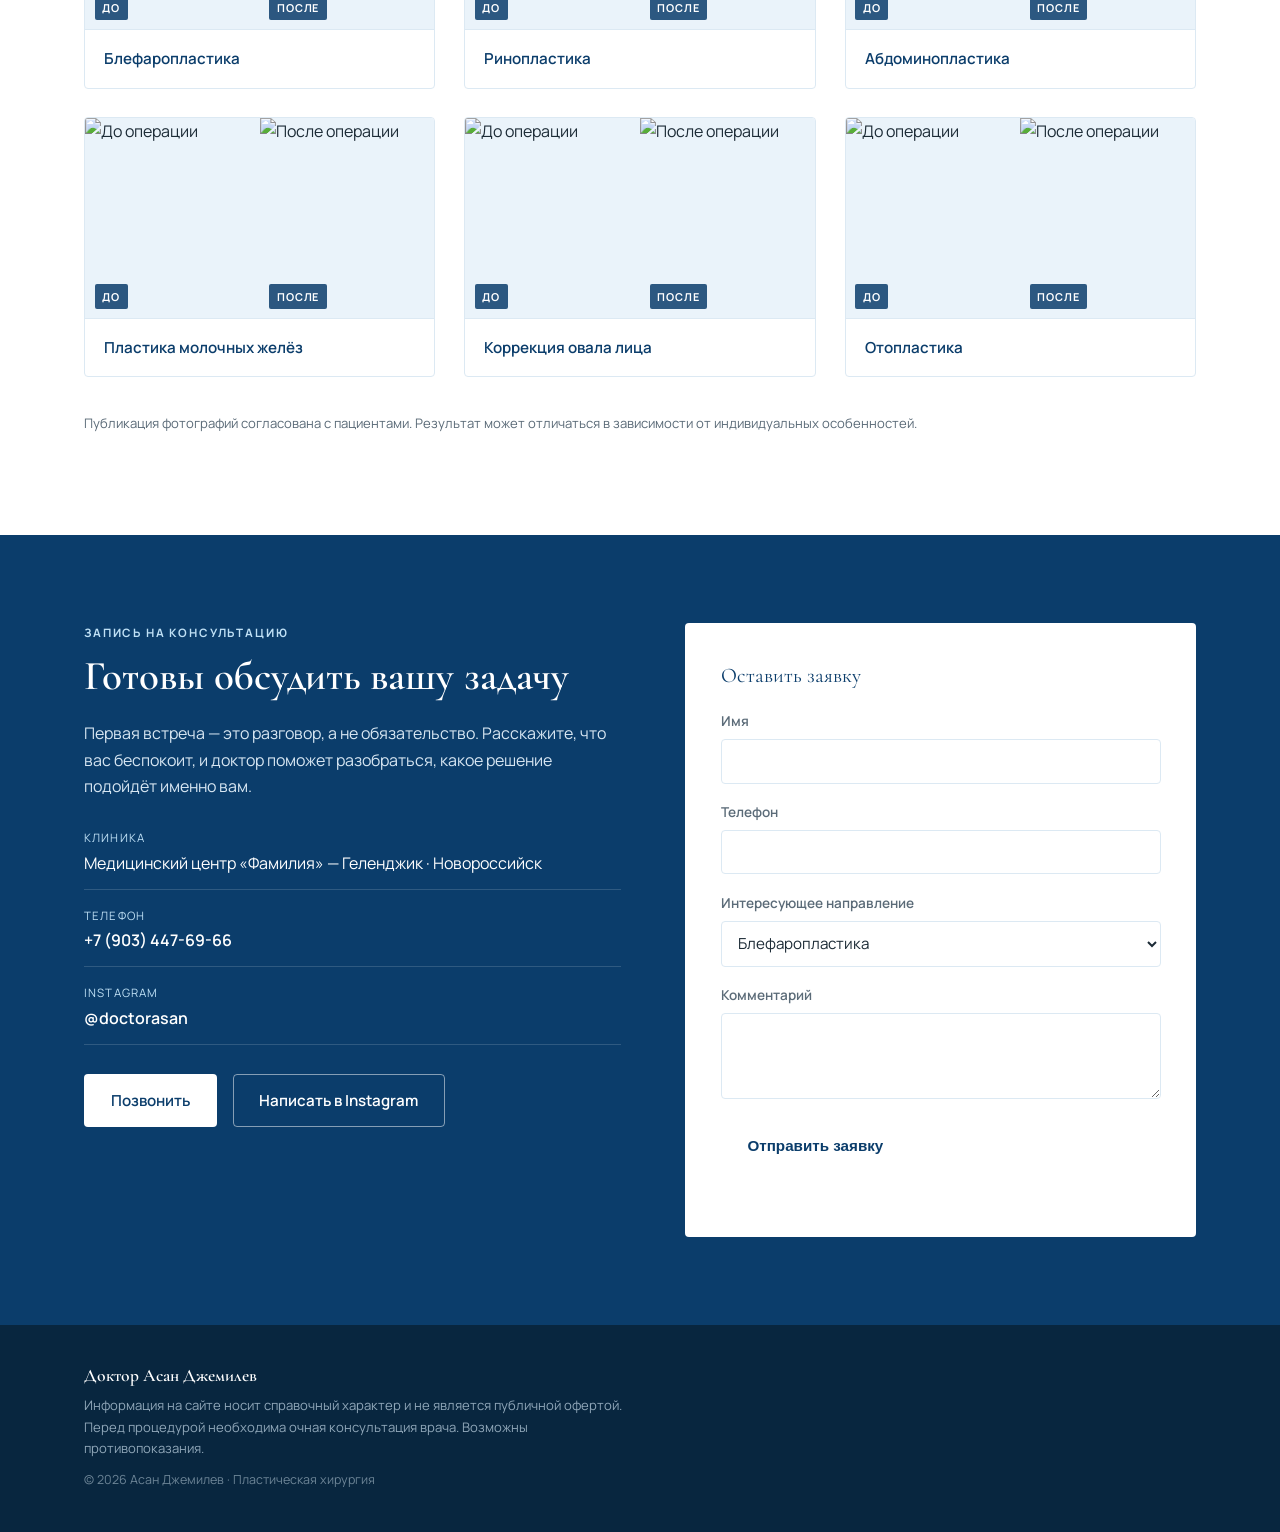
==== commit 39a90b8d: "Remove redundant closing div tag in about section" ====
--- a/index.html
+++ b/index.html
@@ -69,7 +69,6 @@
   <section class="section about" id="about">
     <div class="wrap about-grid">
       <div class="about-portrait"><img src="docasan.jpg" alt="Асан Усеинович Джемилев, пластический хирург" class="portrait-art"></div>
-      </div>
       <div class="about-copy">
         <p class="eyebrow">О враче</p>
         <h2>Асан Усеинович Джемилев</h2>
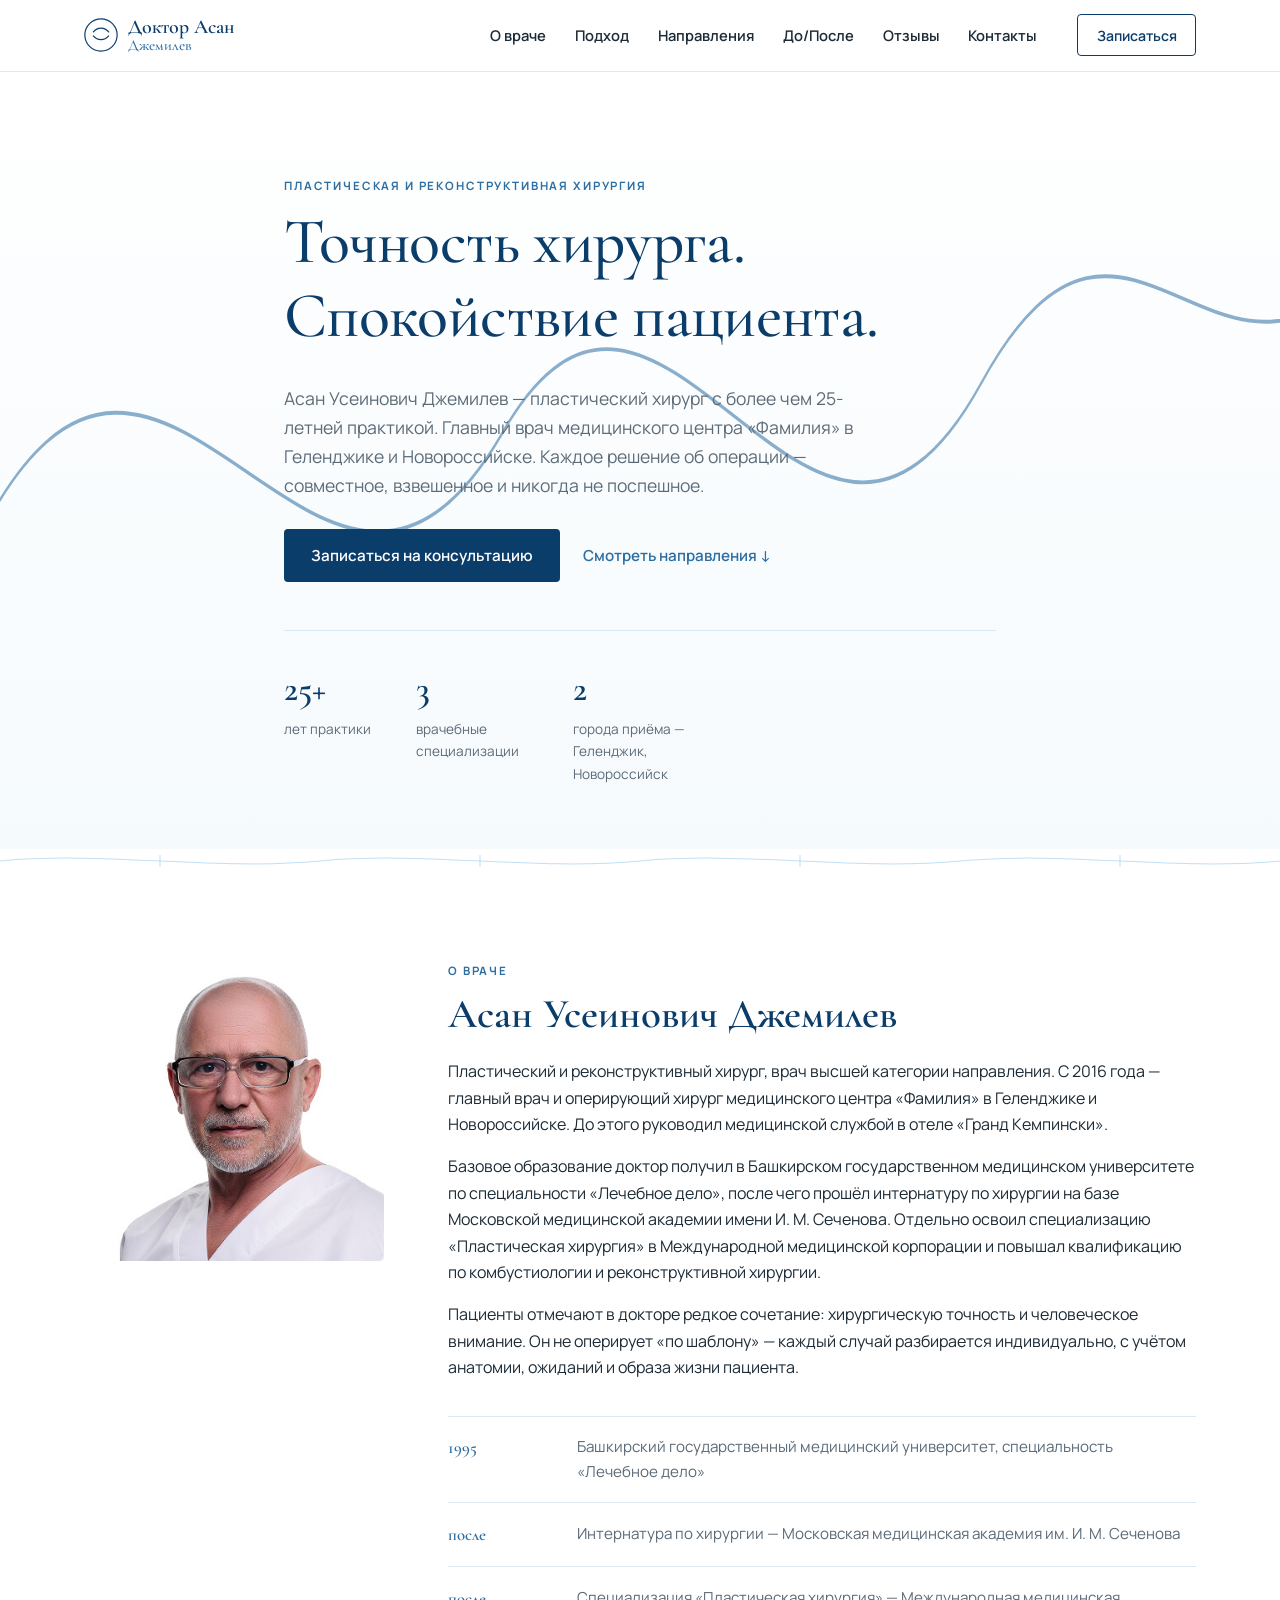
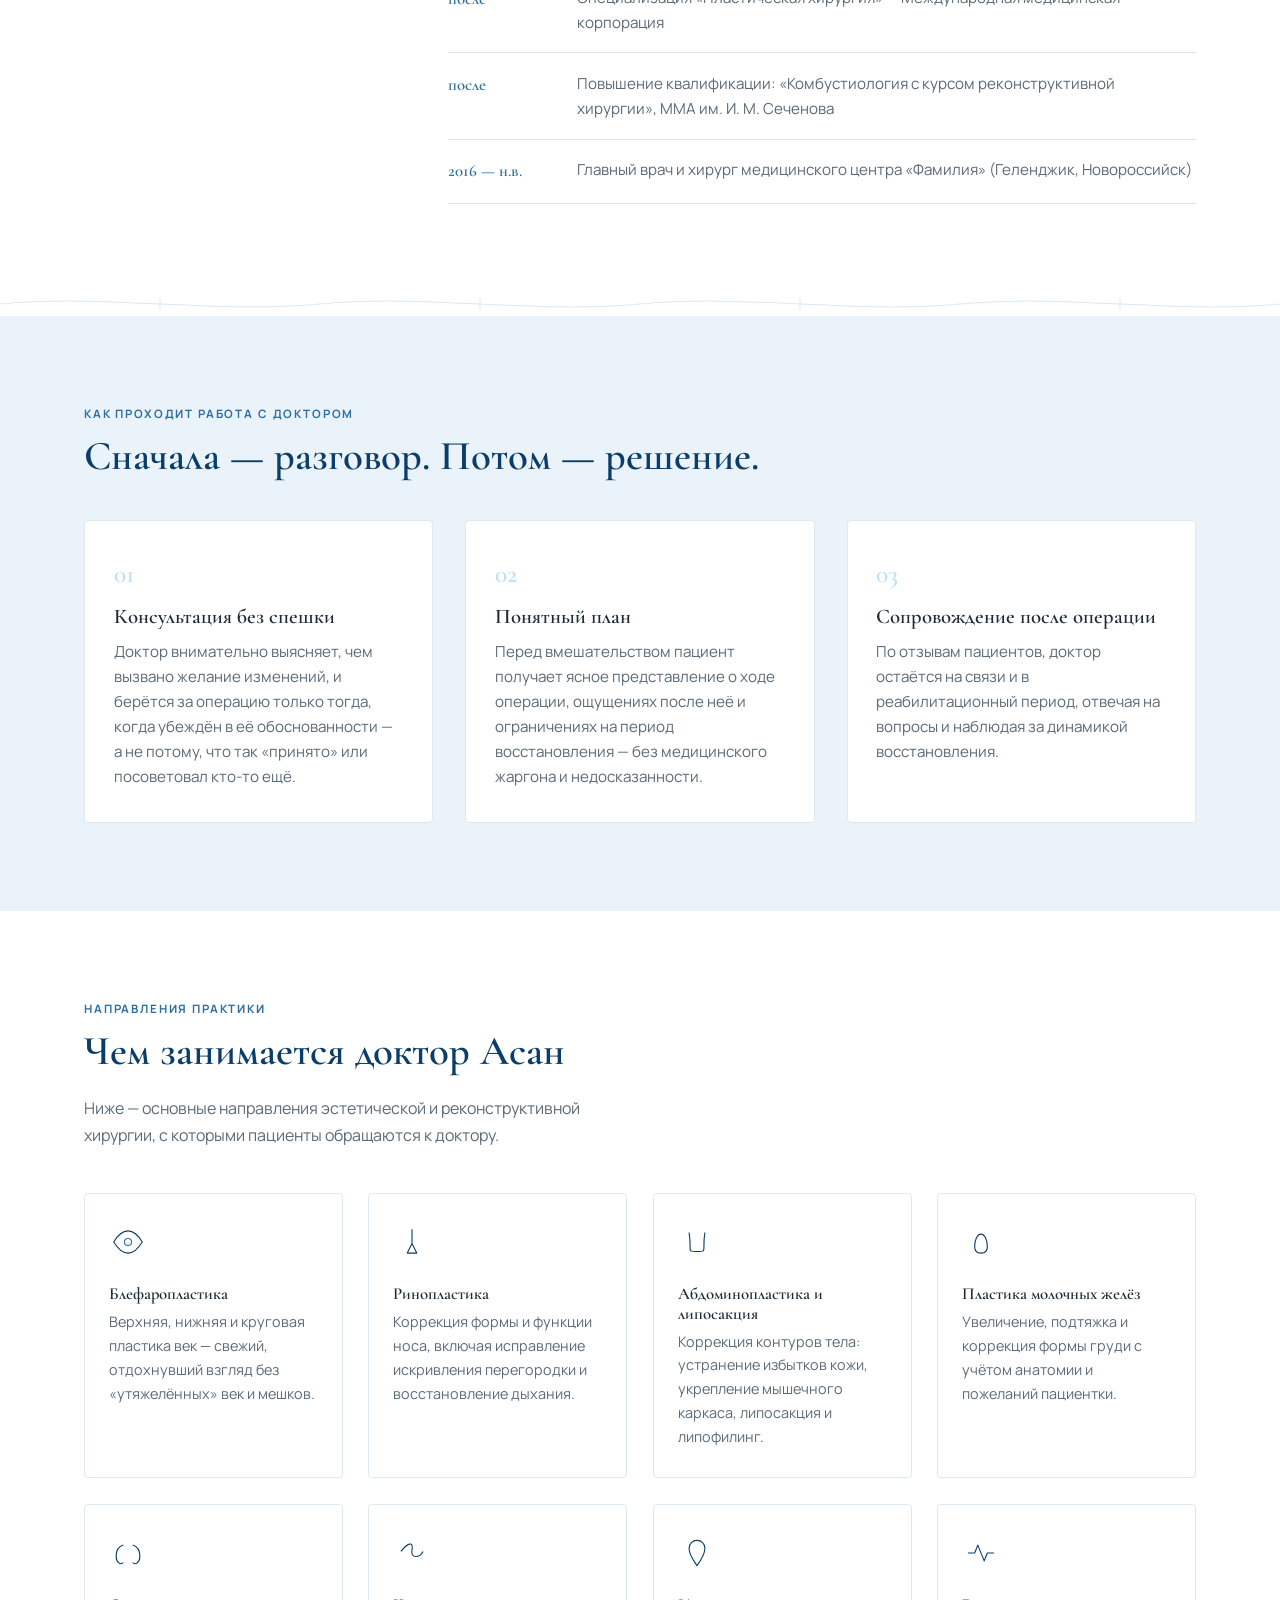
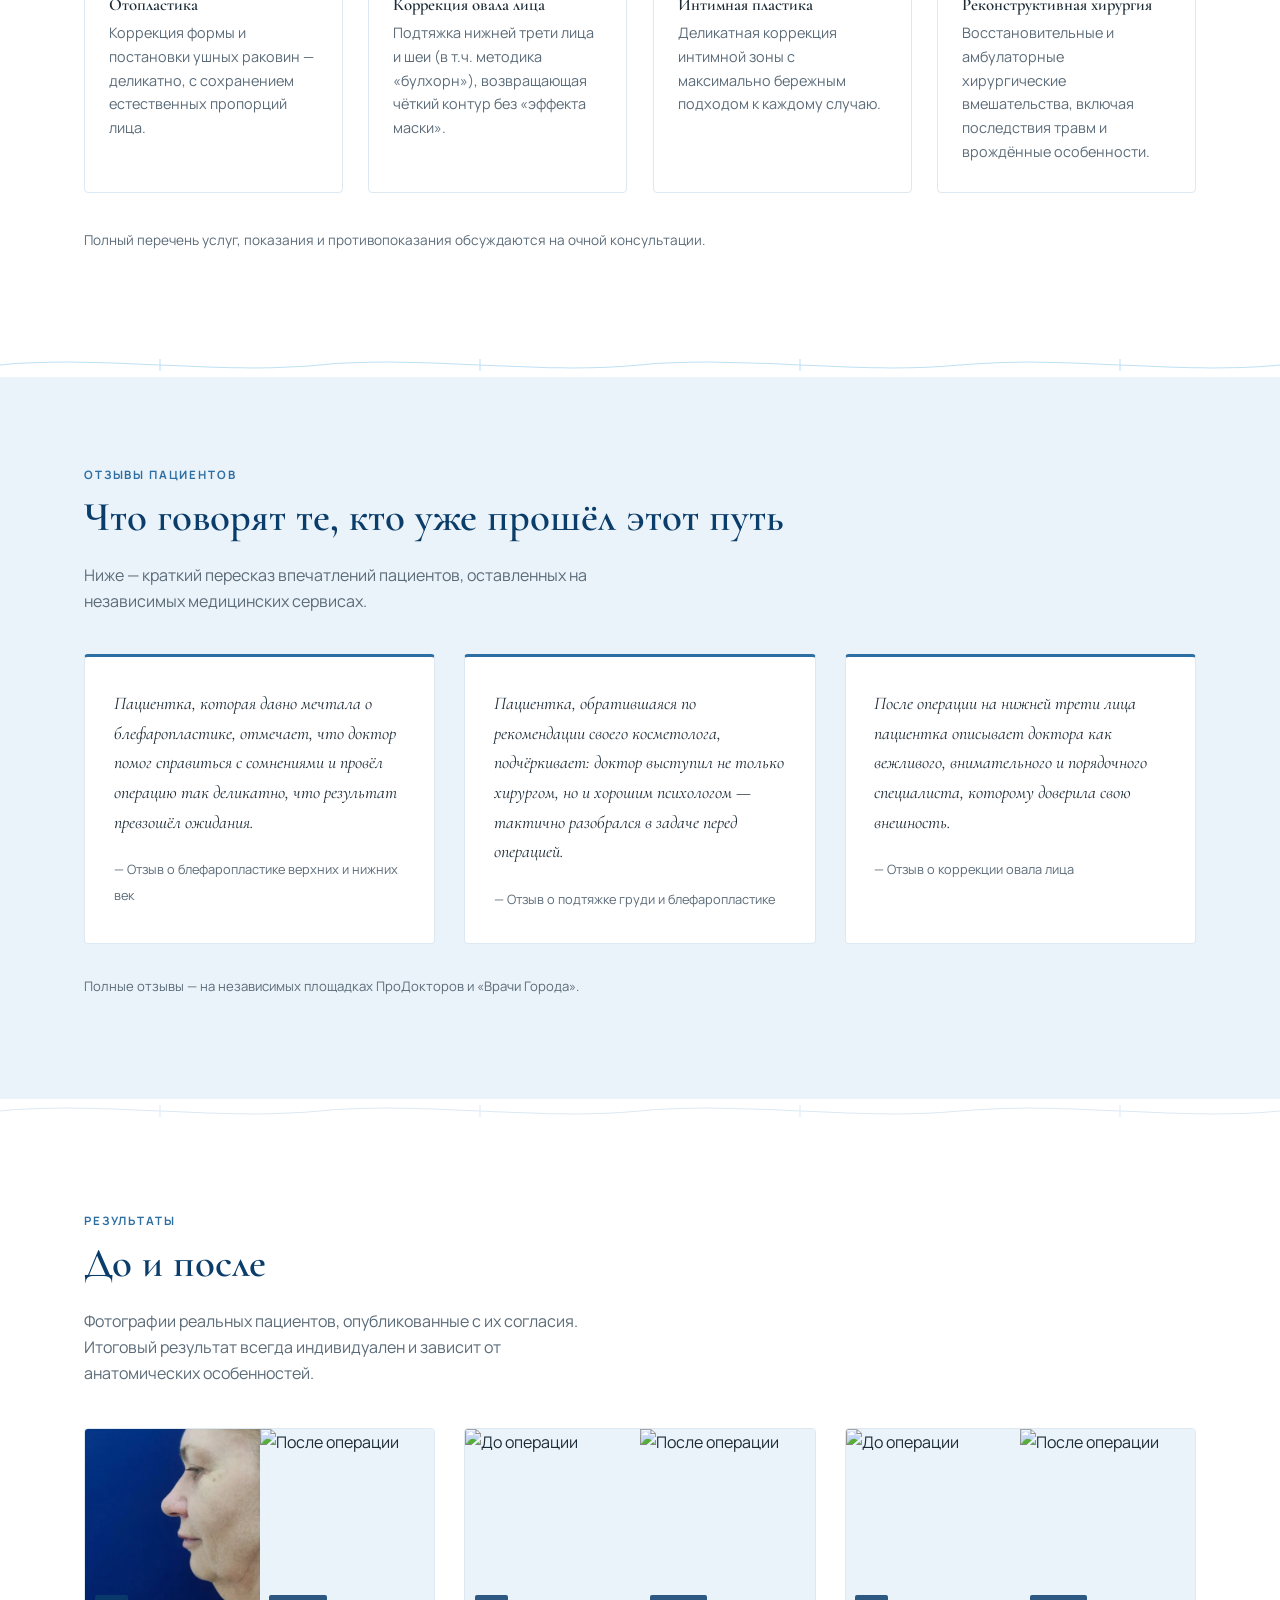
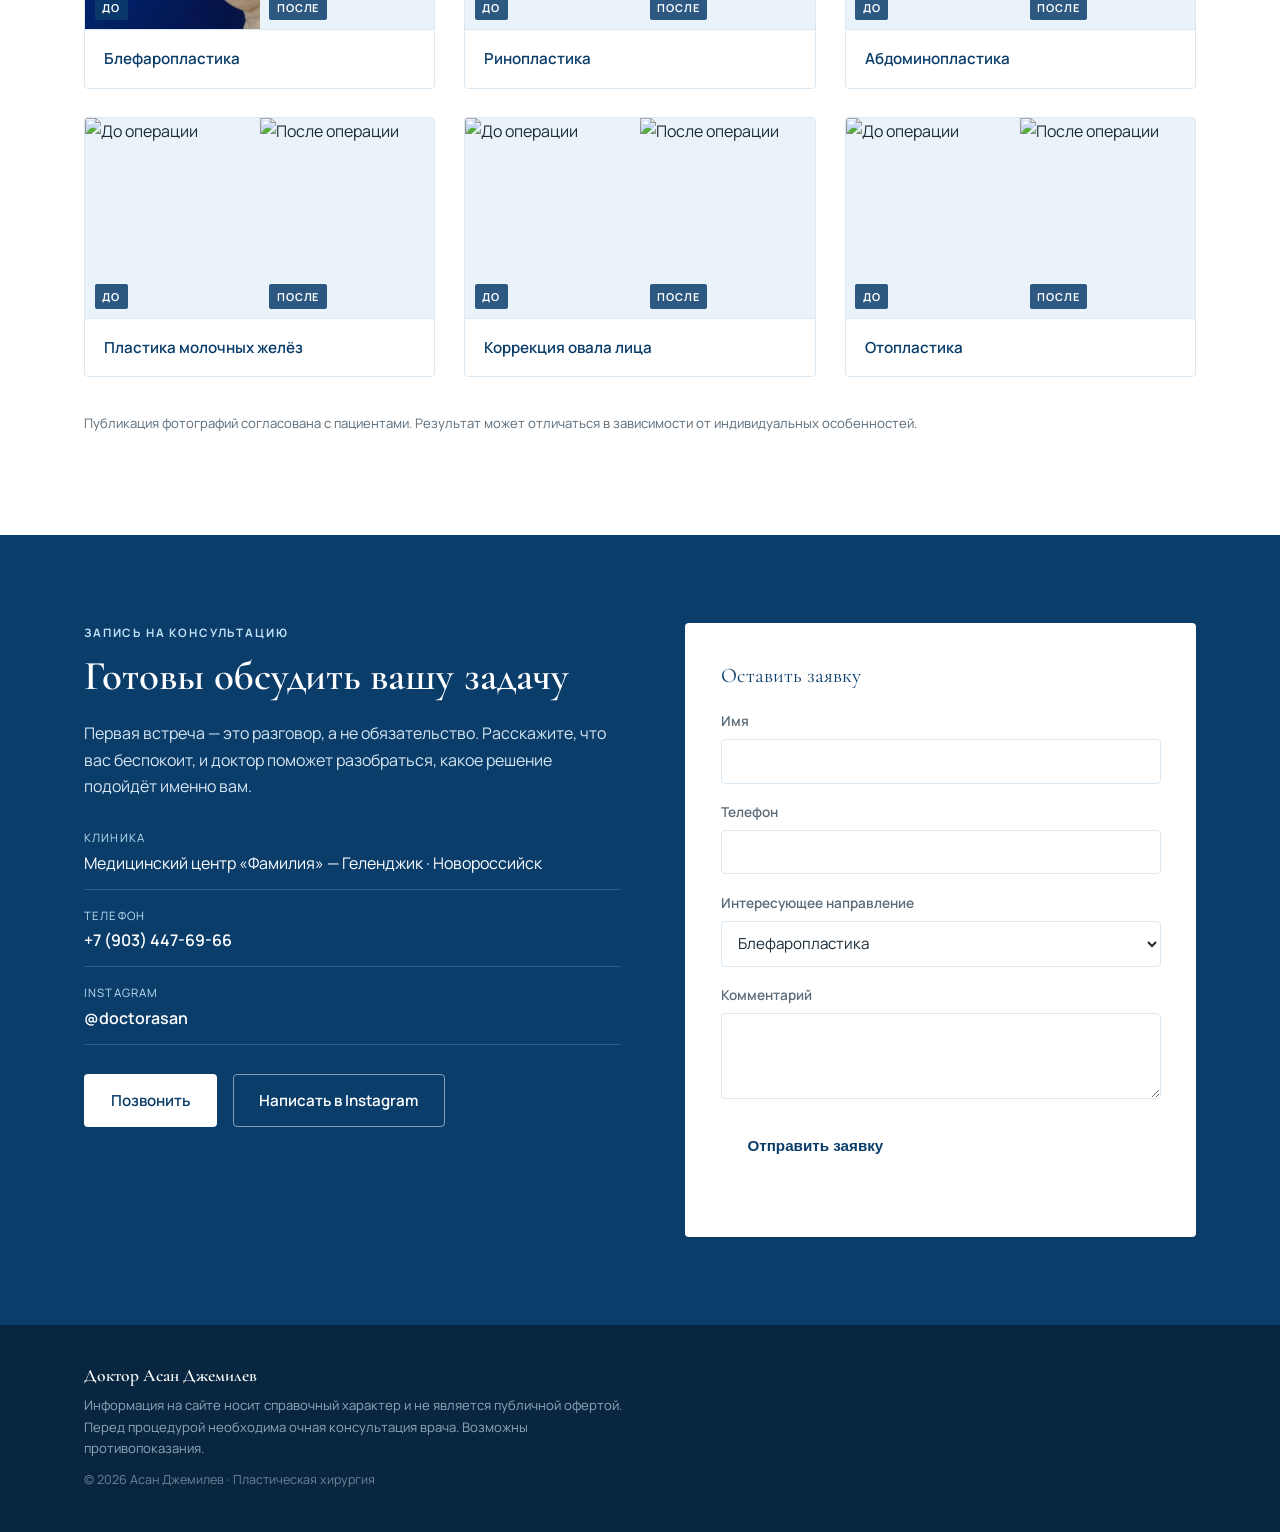
==== commit 34955ffd: "Update index.html" ====
--- a/index.html
+++ b/index.html
@@ -68,7 +68,8 @@
   <!-- ABOUT -->
   <section class="section about" id="about">
     <div class="wrap about-grid">
-      <div class="about-portrait"><img src="docasan.jpg" alt="Асан Усеинович Джемилев, пластический хирург" class="portrait-art"></div>
+      <div class="about-portrait"><img src="docasan.jpg" alt="Асан Усеинович Джемилев, пластический хирург" class="portrait-art">
+      </div>
       <div class="about-copy">
         <p class="eyebrow">О враче</p>
         <h2>Асан Усеинович Джемилев</h2>
@@ -233,7 +234,7 @@
 
         <article class="ba-card">
           <div class="ba-images">
-            <figure><img src="ba-1-before.jpg" alt="До операции"><figcaption>До</figcaption></figure>
+            <figure><img src="1.jpg" alt="До операции"><figcaption>До</figcaption></figure>
             <figure><img src="ba-1-after.jpg" alt="После операции"><figcaption>После</figcaption></figure>
           </div>
           <p class="ba-label">Блефаропластика</p>
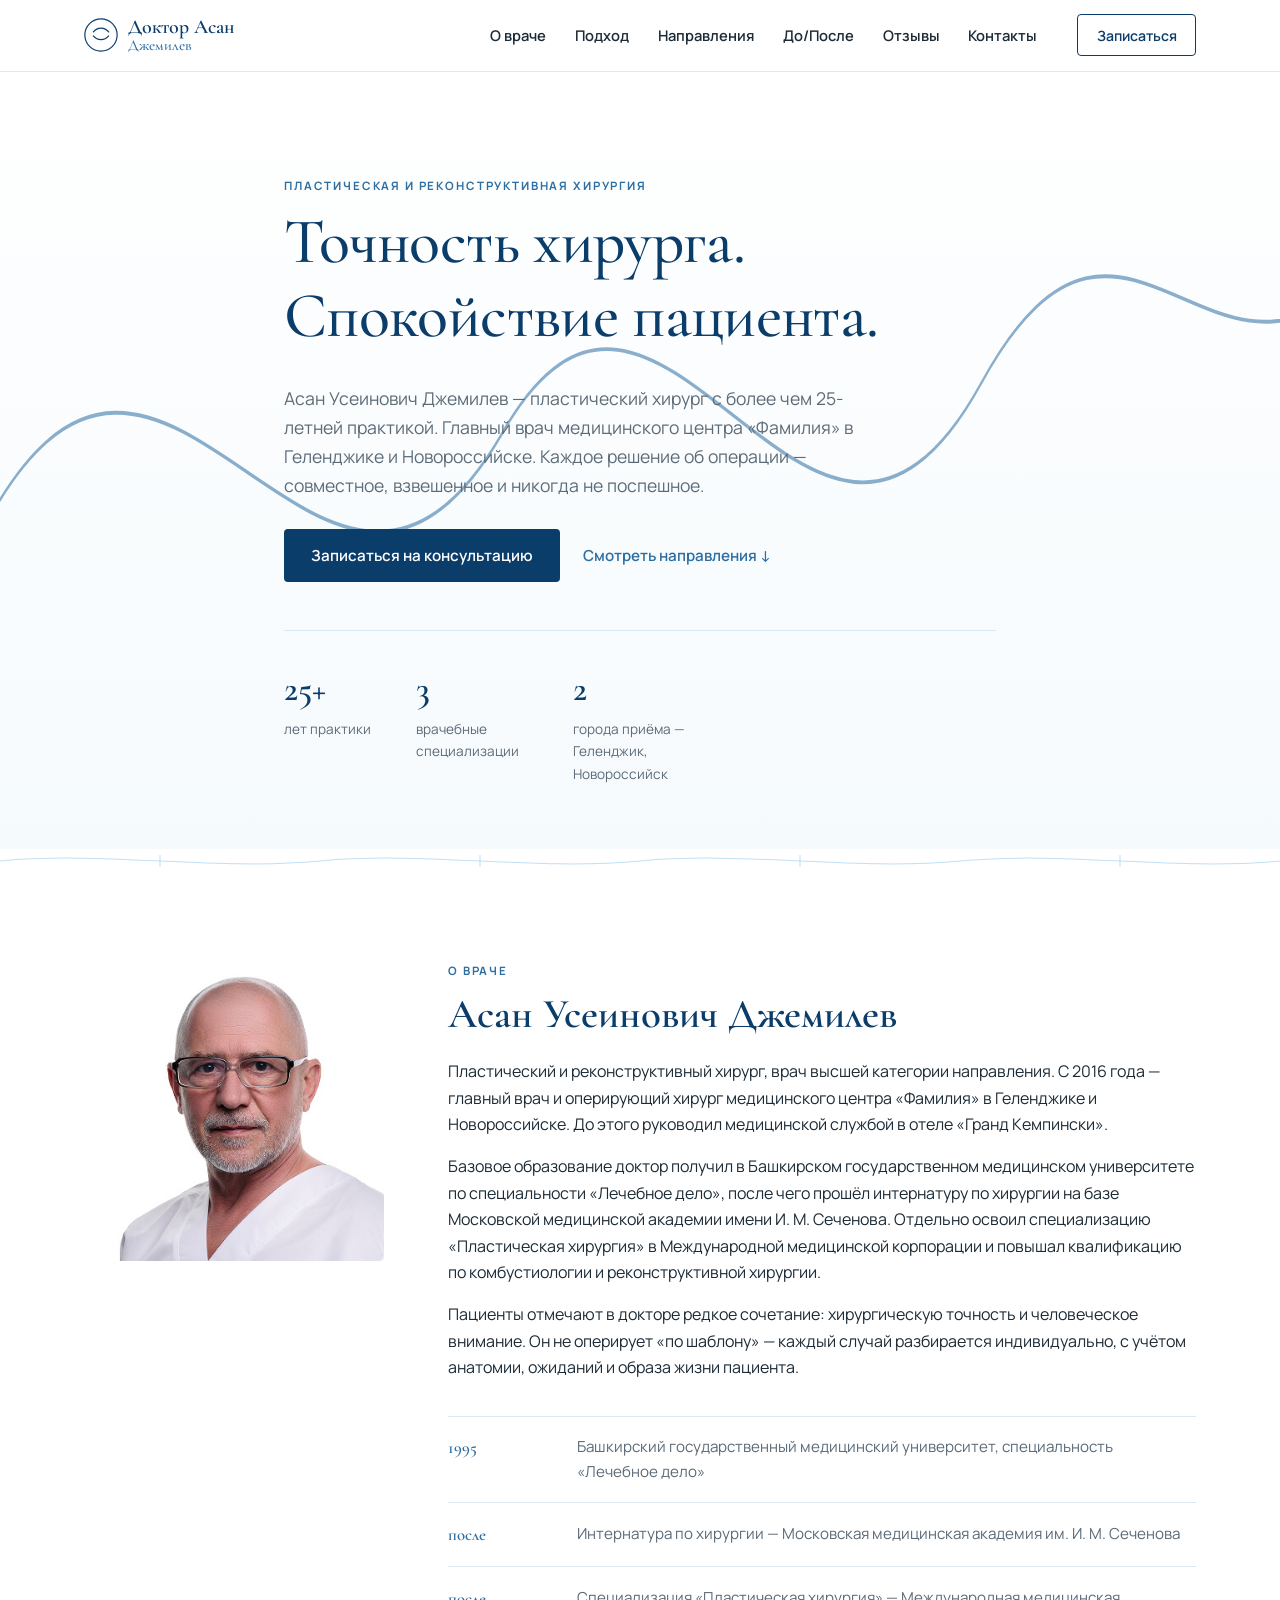
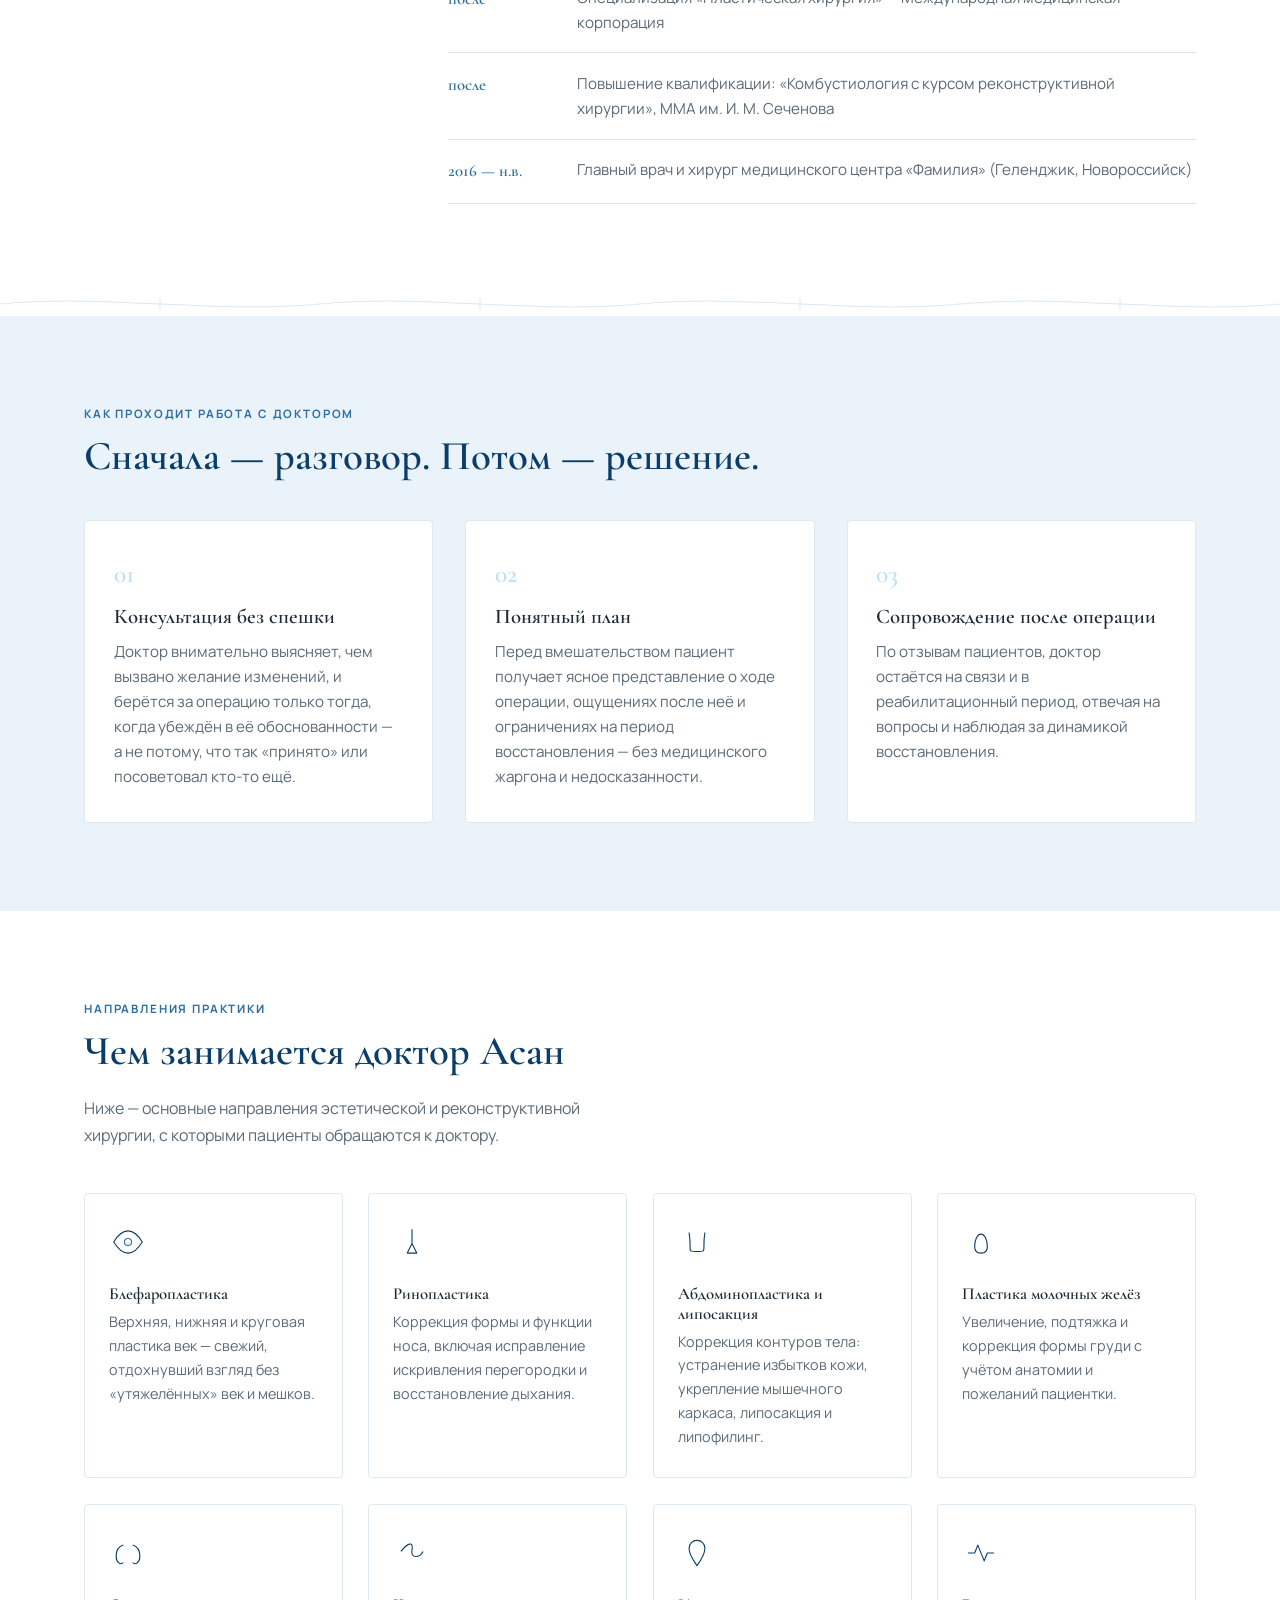
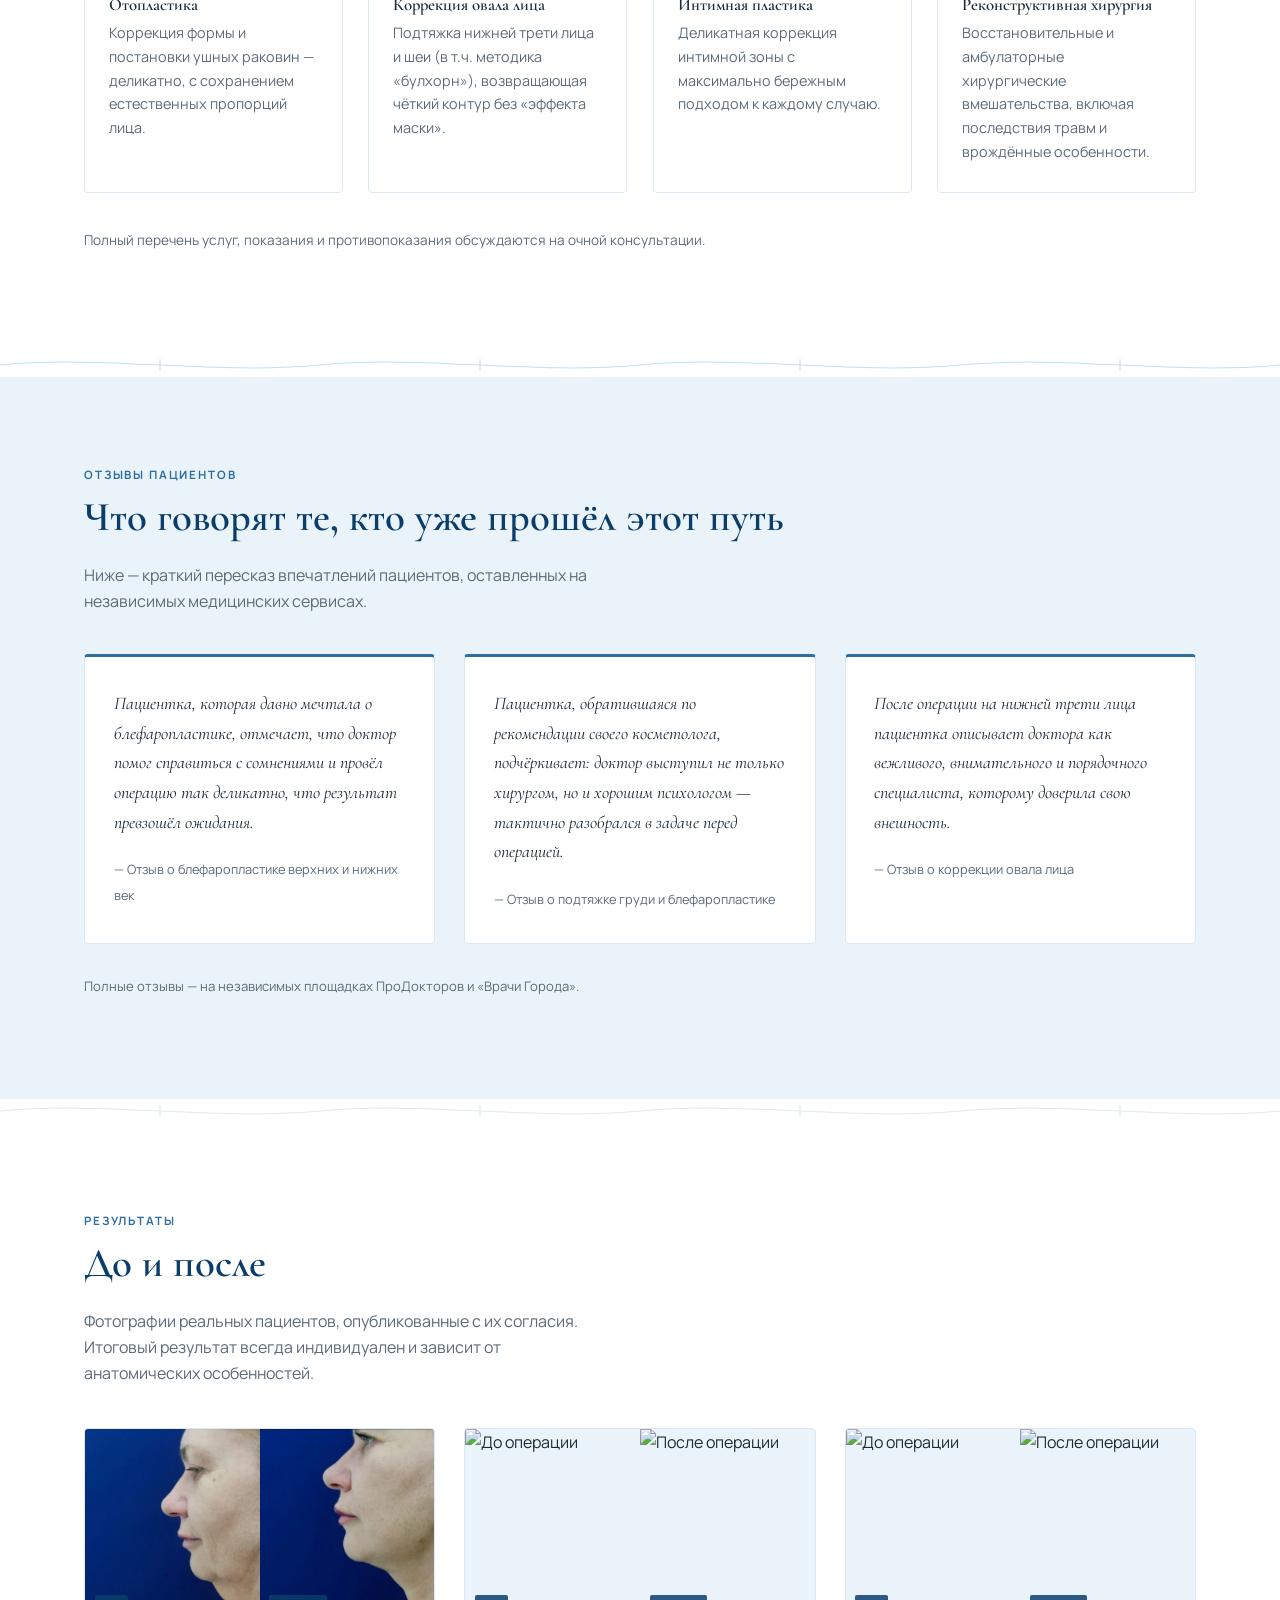
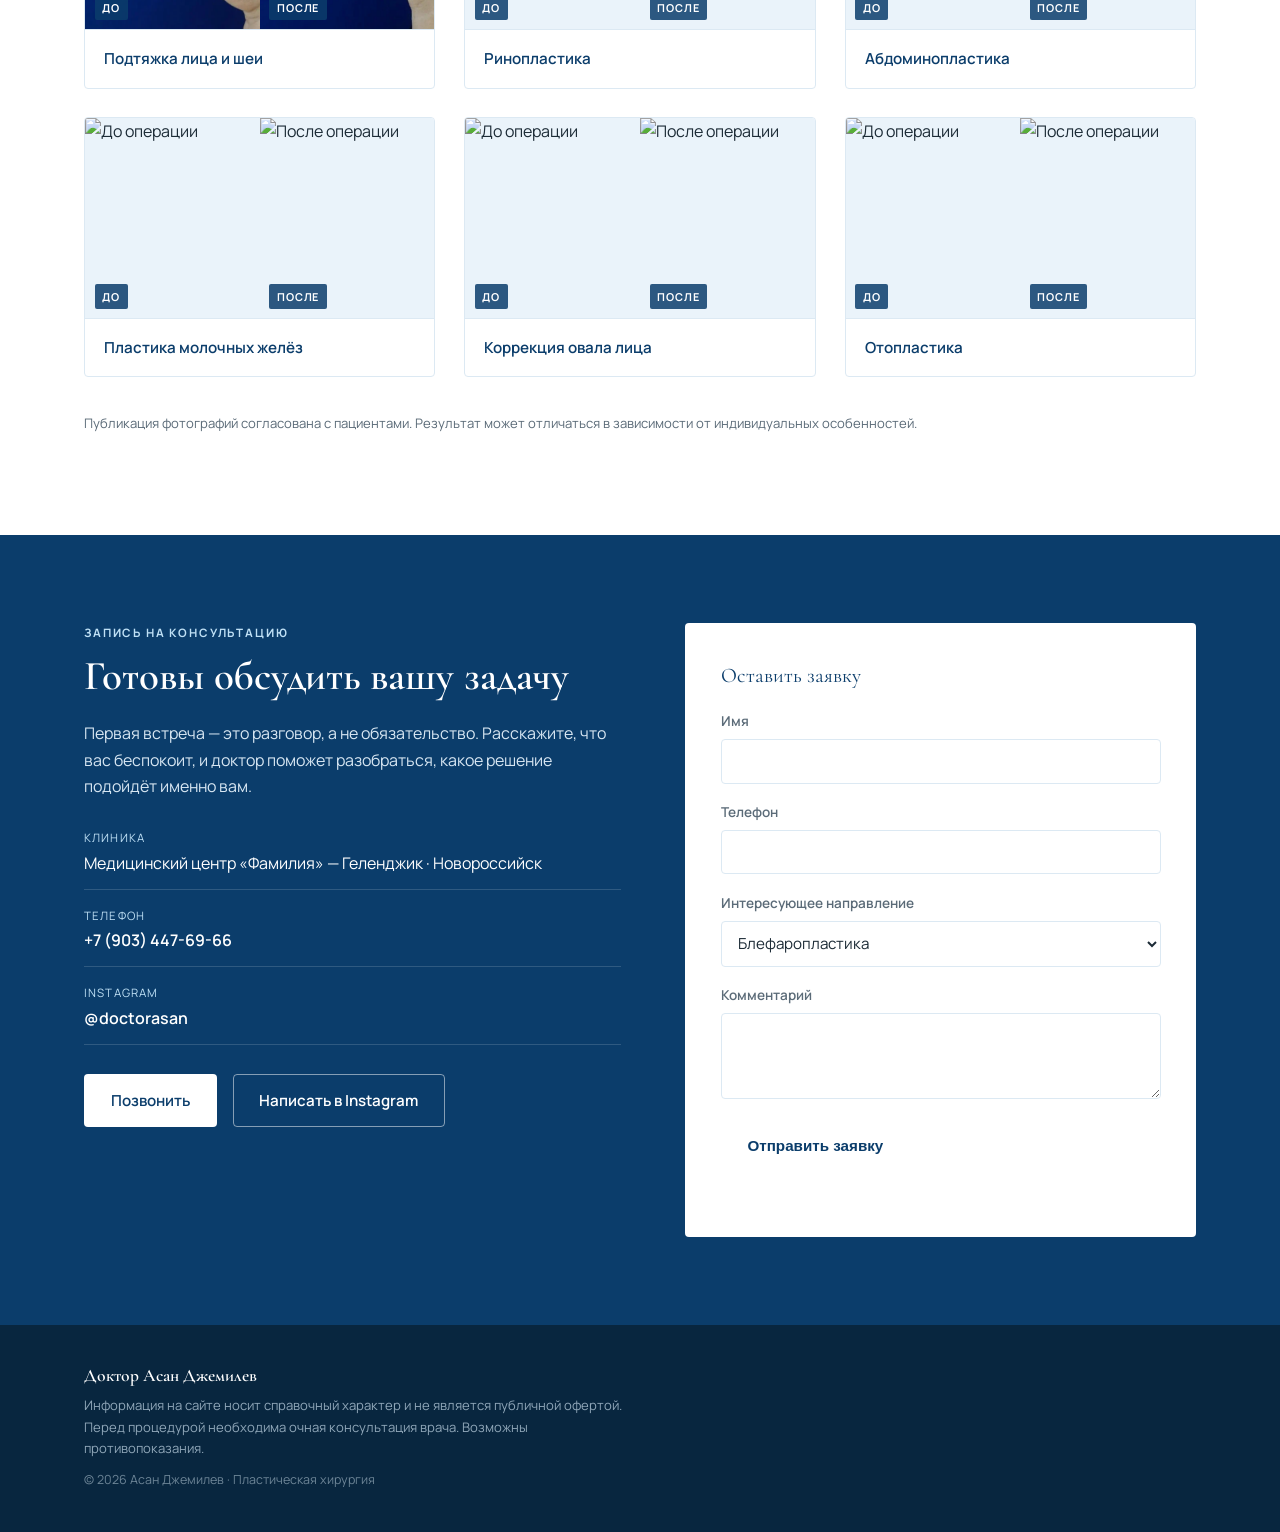
==== commit a829417a: "Update index.html" ====
--- a/index.html
+++ b/index.html
@@ -235,9 +235,9 @@
         <article class="ba-card">
           <div class="ba-images">
             <figure><img src="1.jpg" alt="До операции"><figcaption>До</figcaption></figure>
-            <figure><img src="ba-1-after.jpg" alt="После операции"><figcaption>После</figcaption></figure>
-          </div>
-          <p class="ba-label">Блефаропластика</p>
+            <figure><img src="1.1.jpg" alt="После операции"><figcaption>После</figcaption></figure>
+          </div>
+          <p class="ba-label">Подтяжка лица и шеи</p>
         </article>
 
         <article class="ba-card">
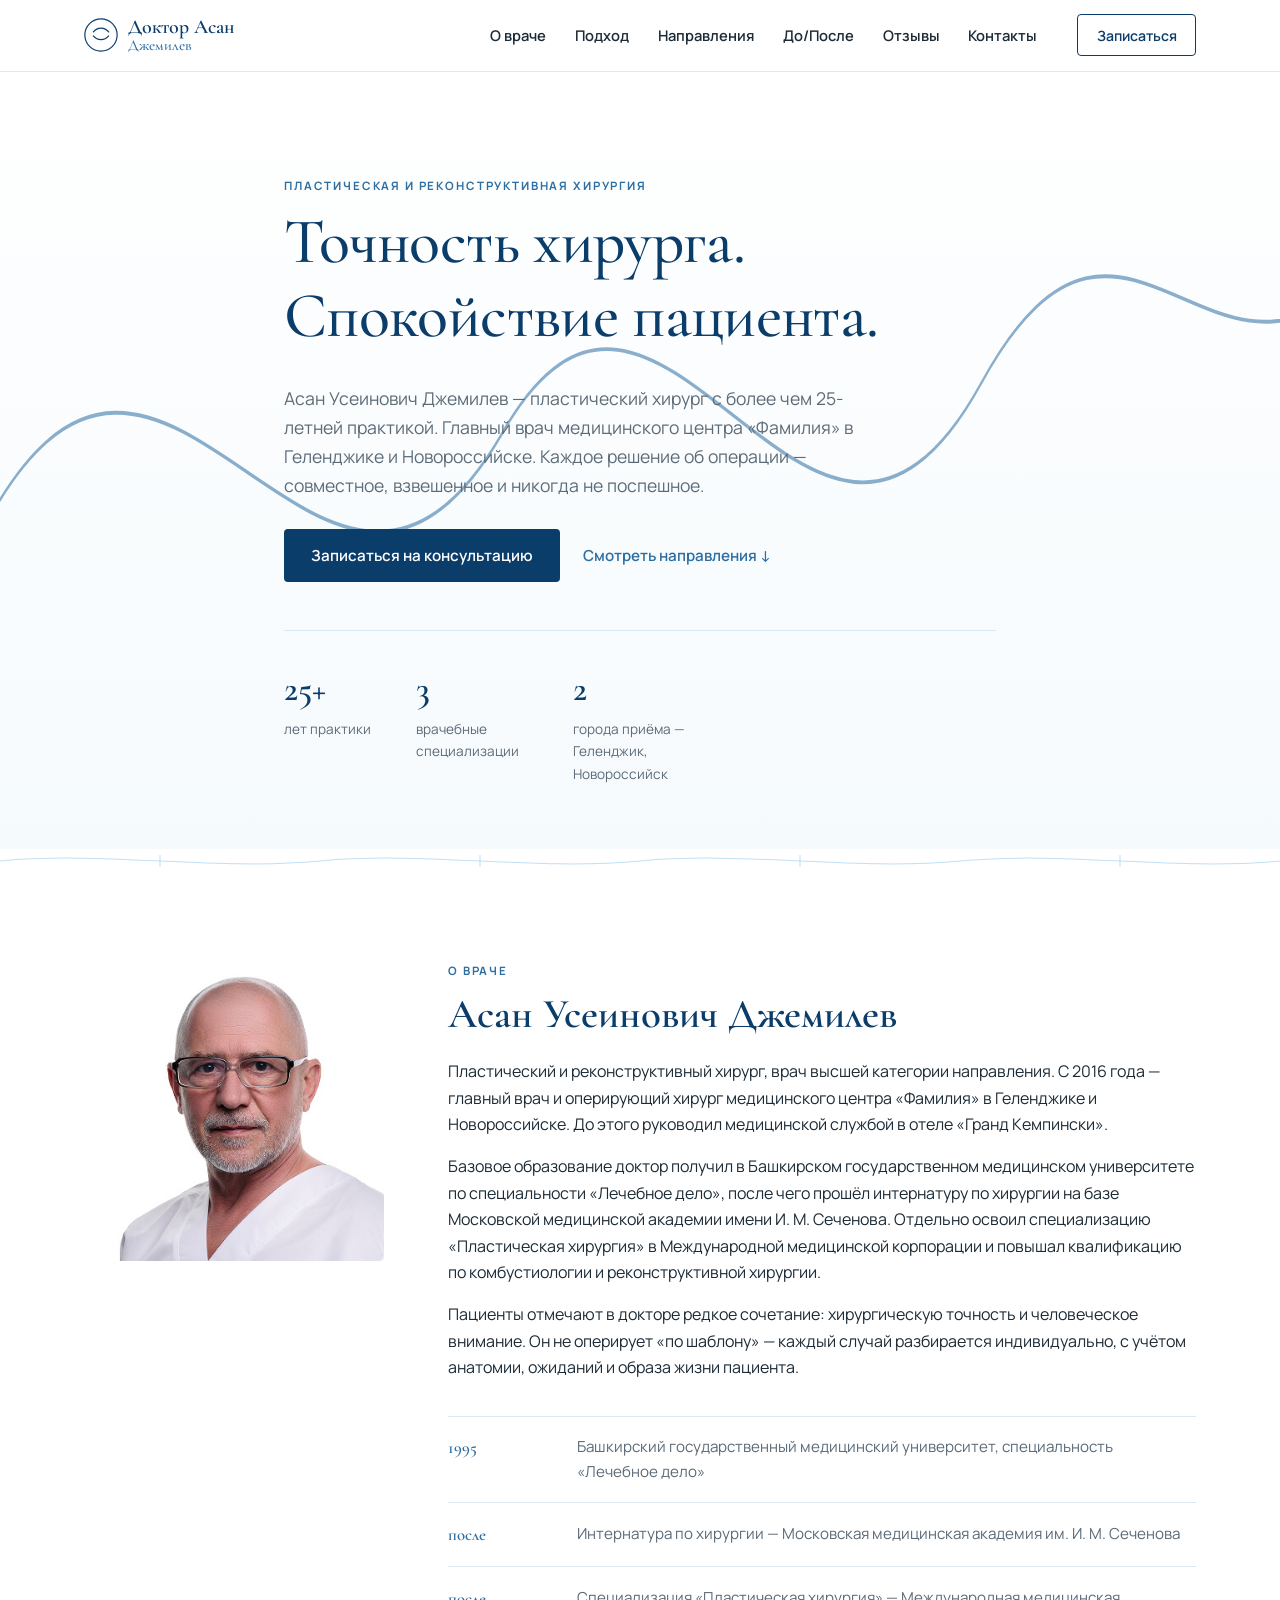
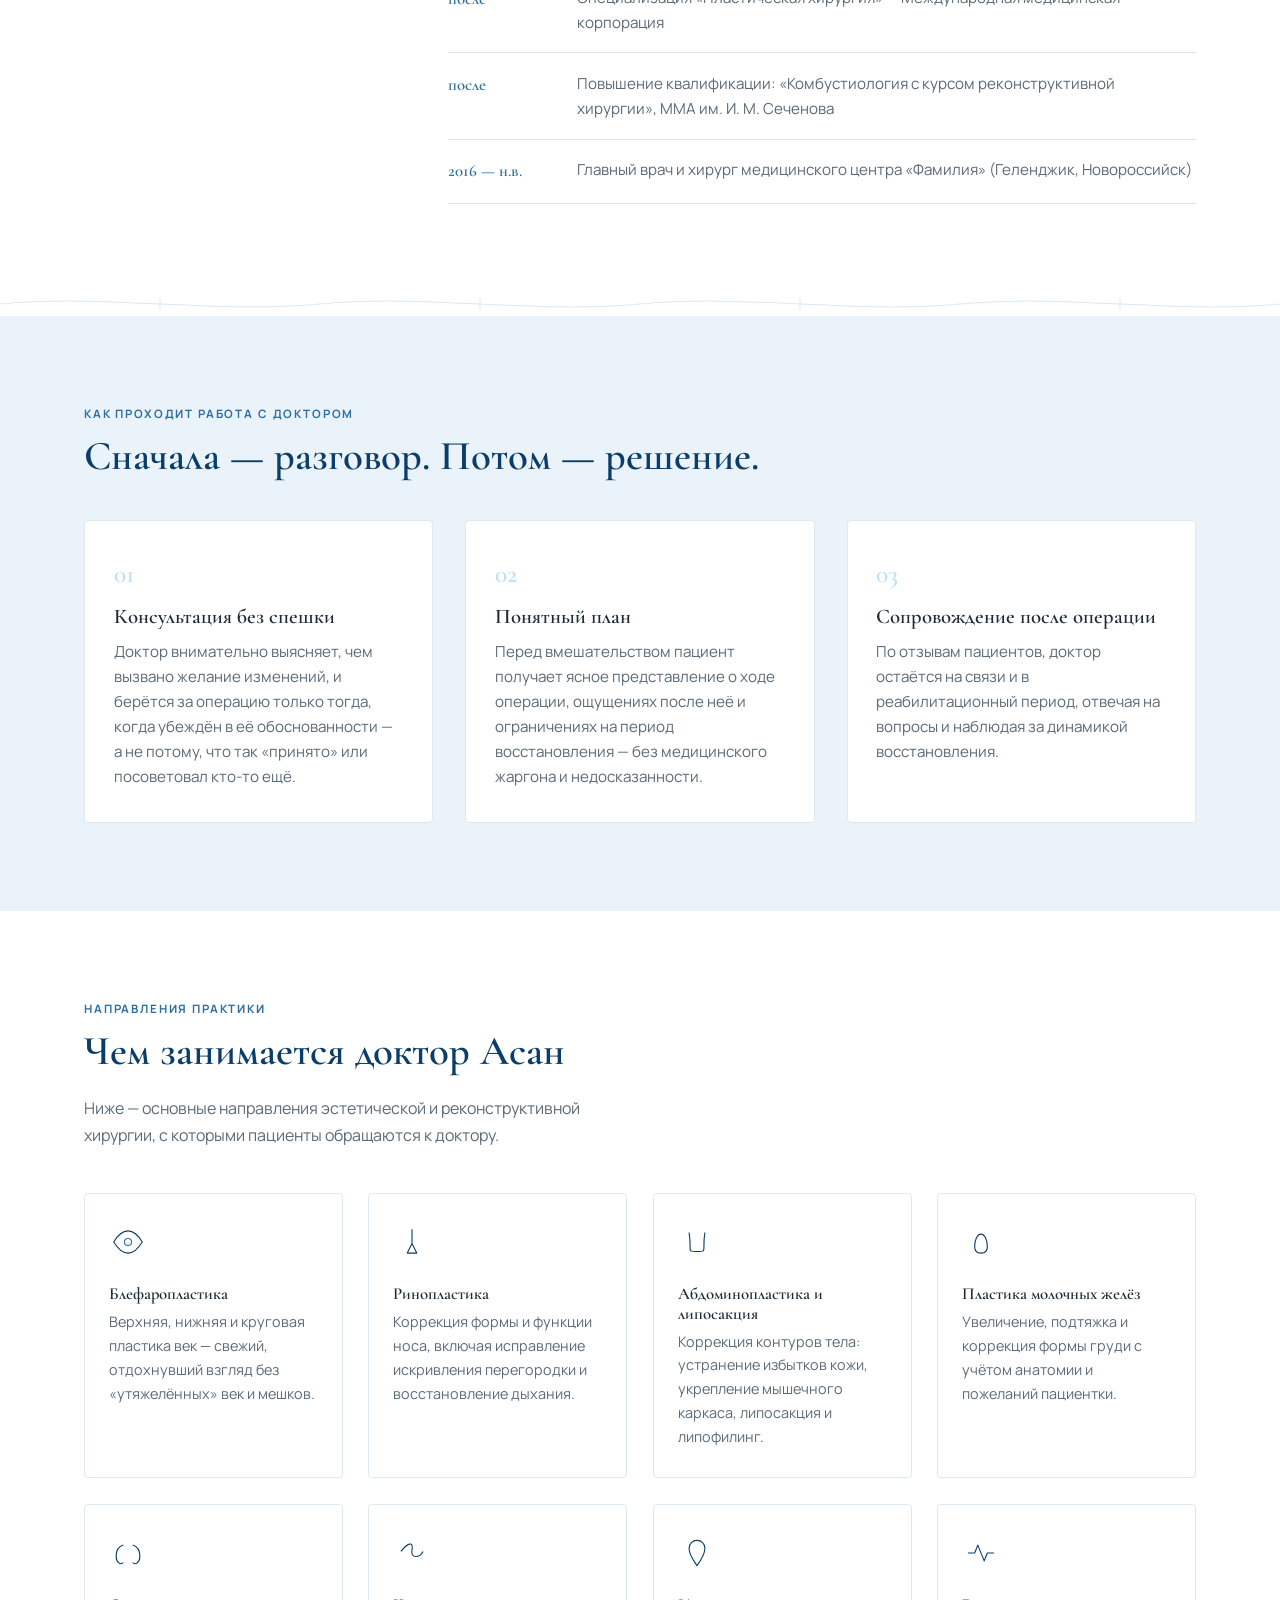
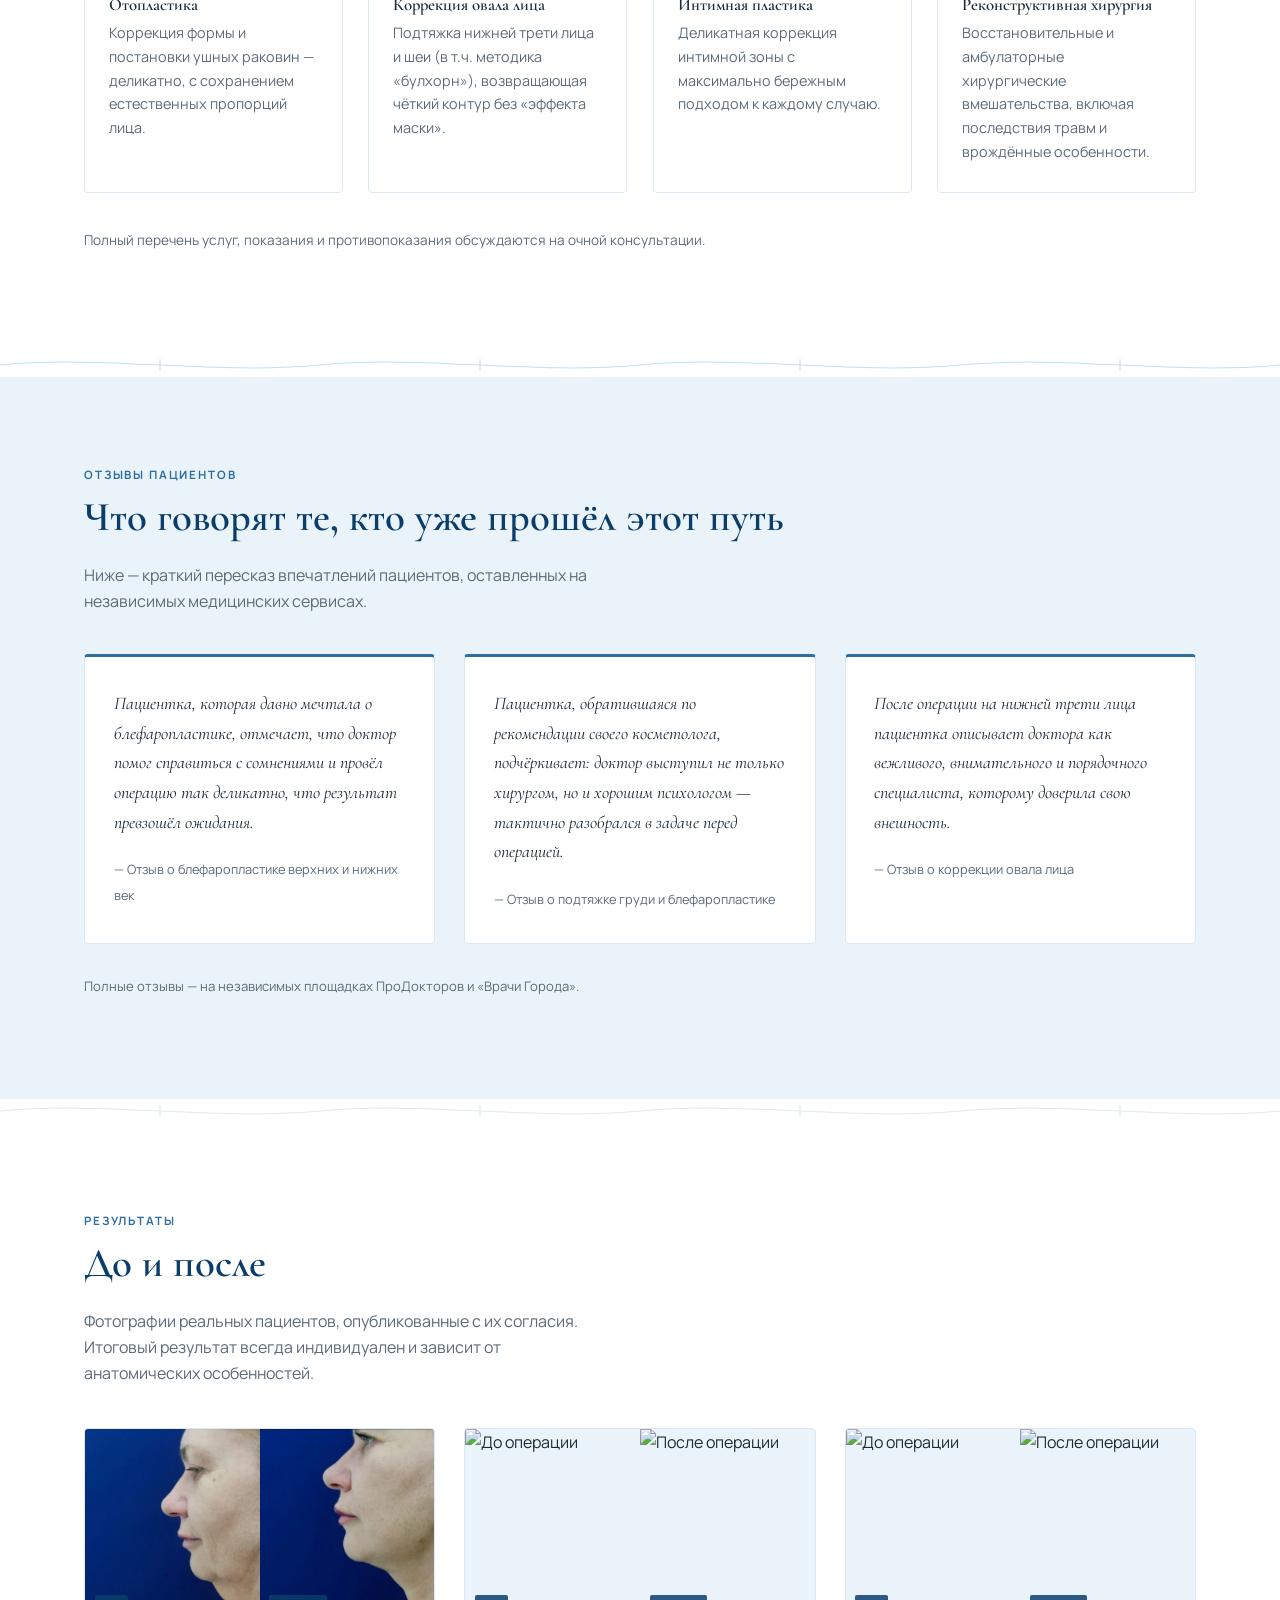
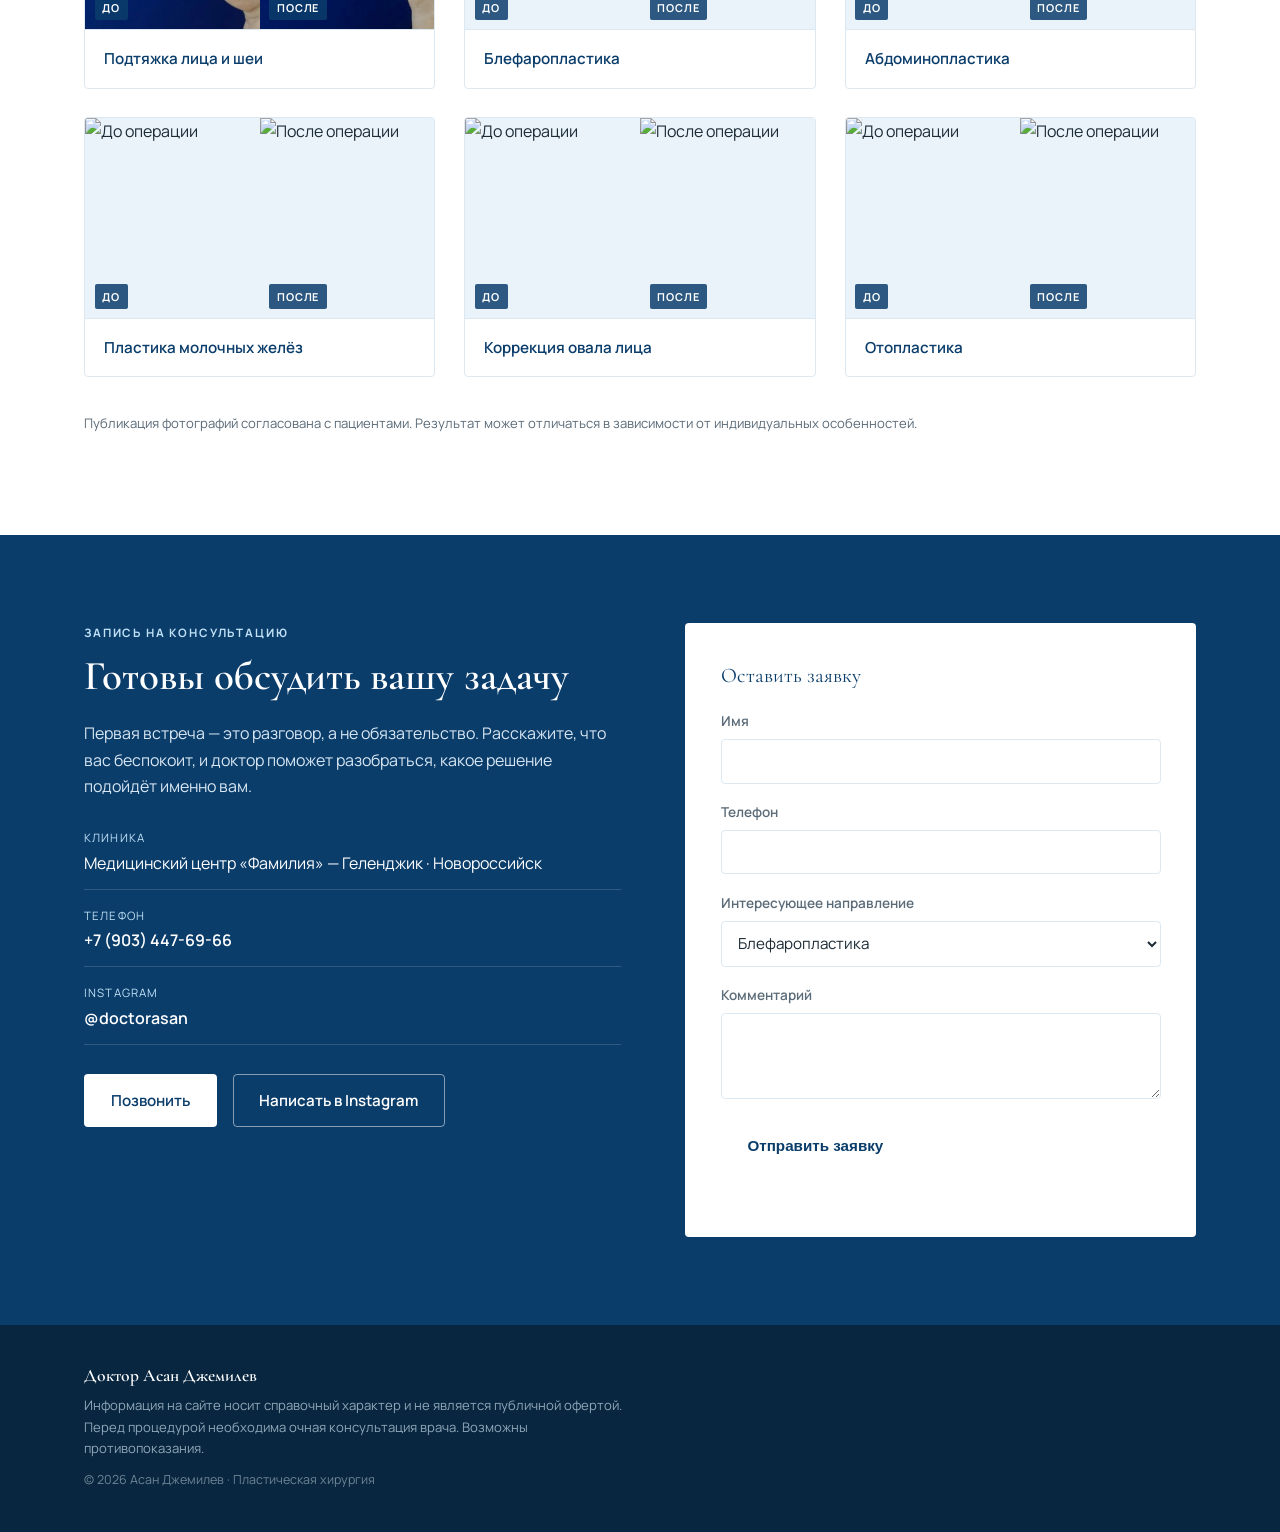
==== commit 7b75336d: "Update index.html" ====
--- a/index.html
+++ b/index.html
@@ -242,10 +242,10 @@
 
         <article class="ba-card">
           <div class="ba-images">
-            <figure><img src="ba-2-before.jpg" alt="До операции"><figcaption>До</figcaption></figure>
-            <figure><img src="ba-2-after.jpg" alt="После операции"><figcaption>После</figcaption></figure>
-          </div>
-          <p class="ba-label">Ринопластика</p>
+            <figure><img src="2.jpg" alt="До операции"><figcaption>До</figcaption></figure>
+            <figure><img src="2.2.jpg" alt="После операции"><figcaption>После</figcaption></figure>
+          </div>
+          <p class="ba-label">Блефаропластика</p>
         </article>
 
         <article class="ba-card">
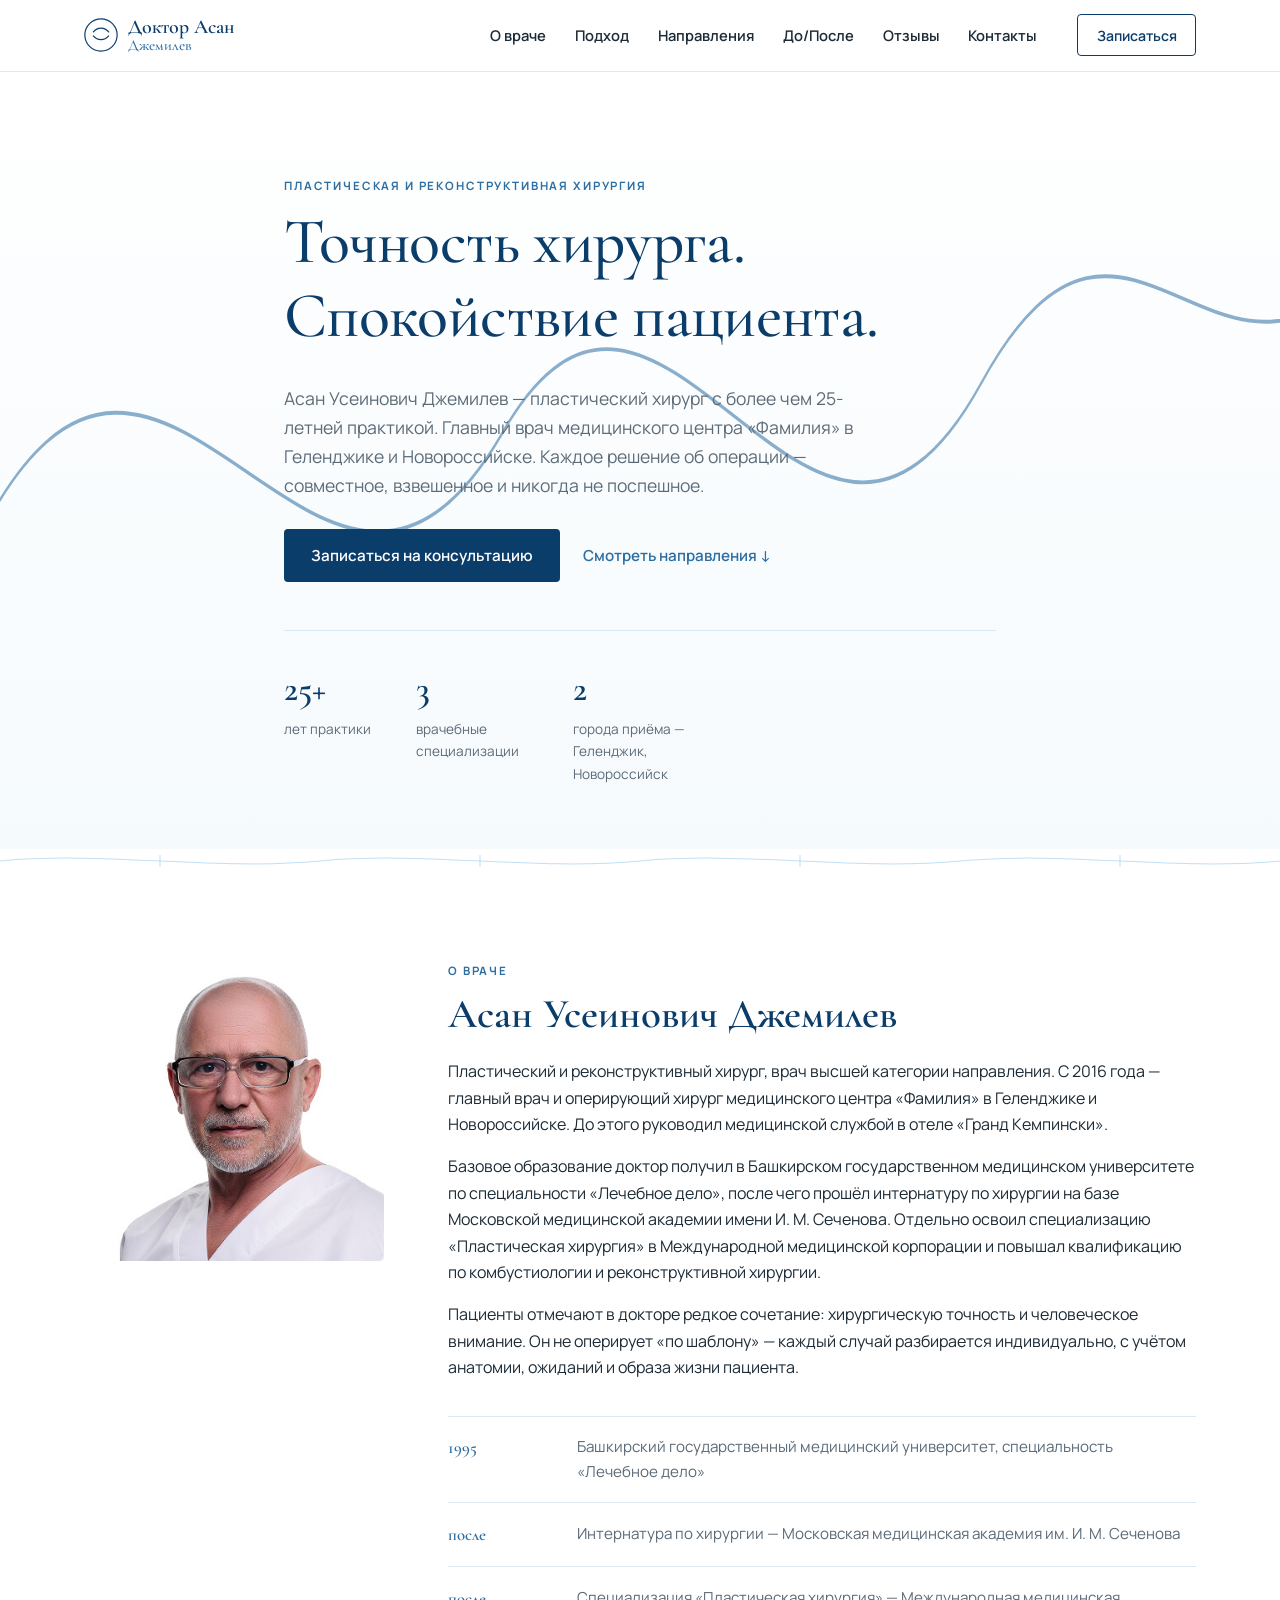
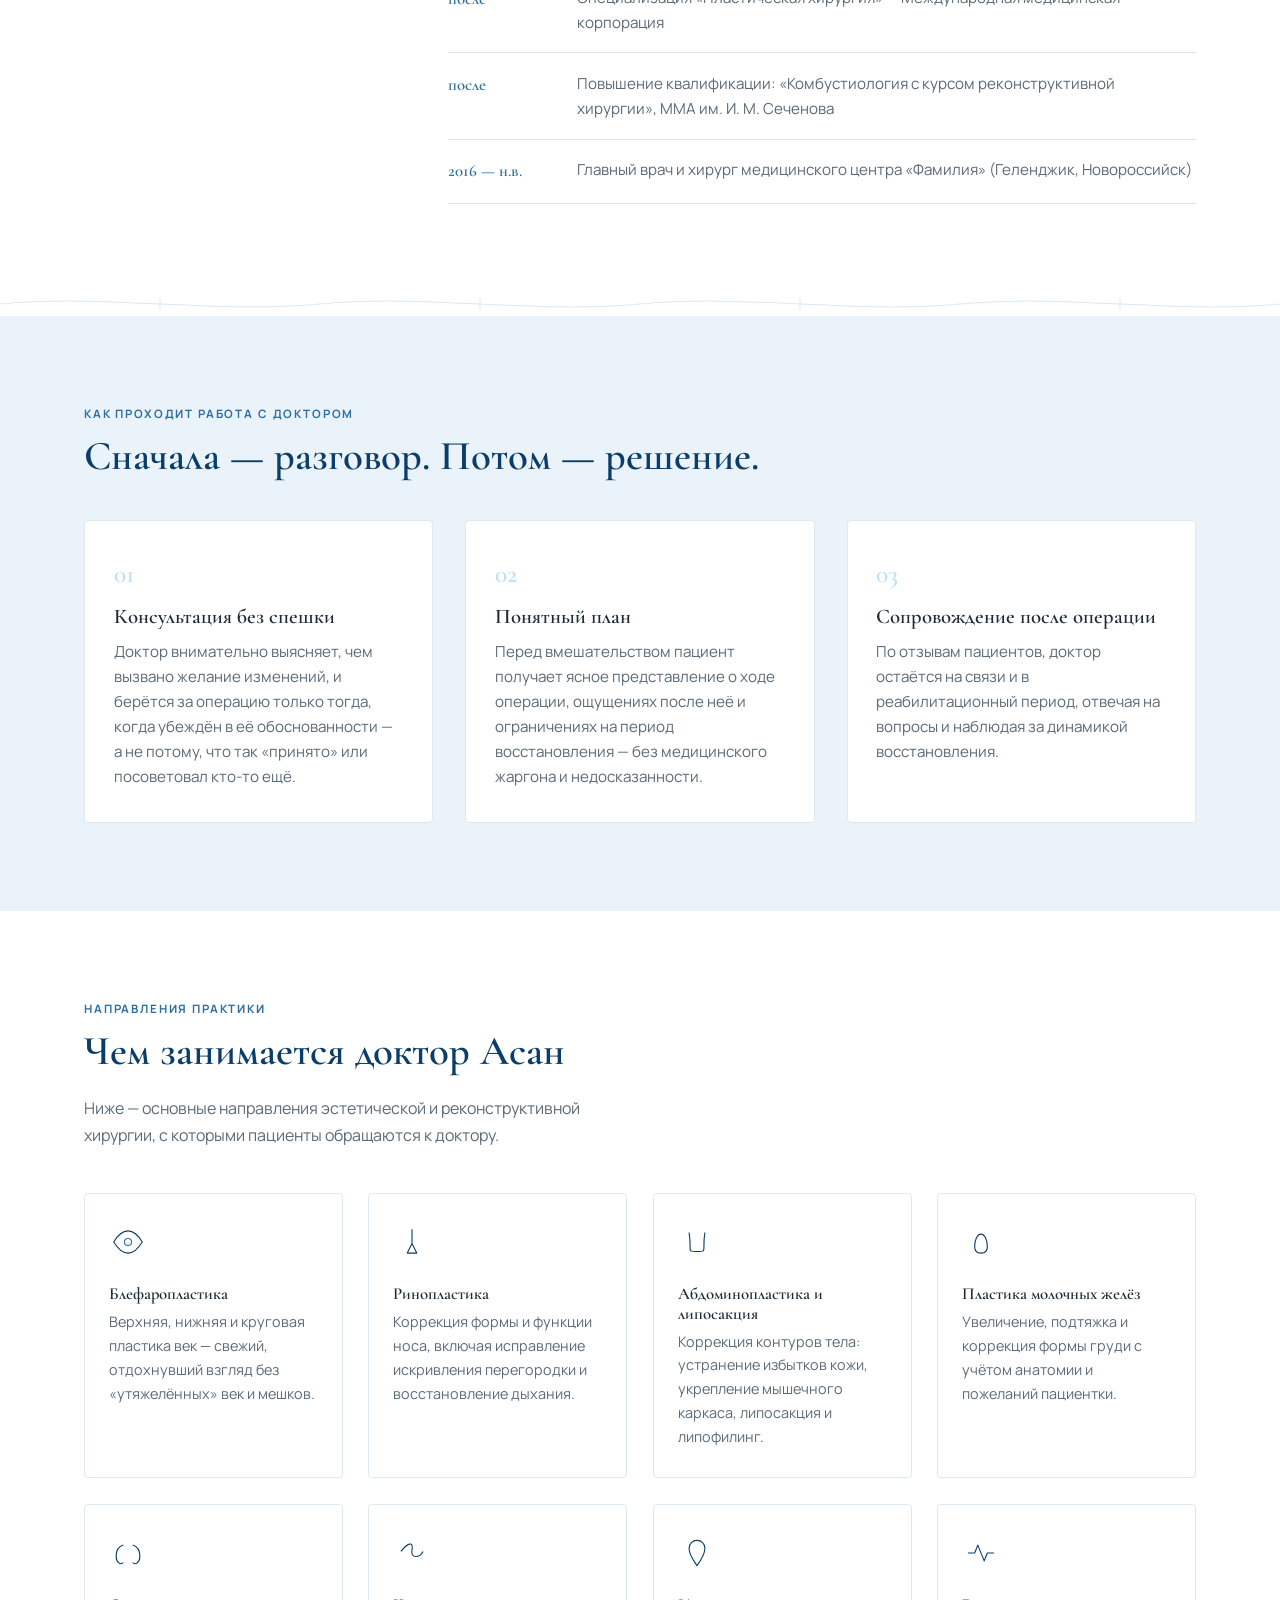
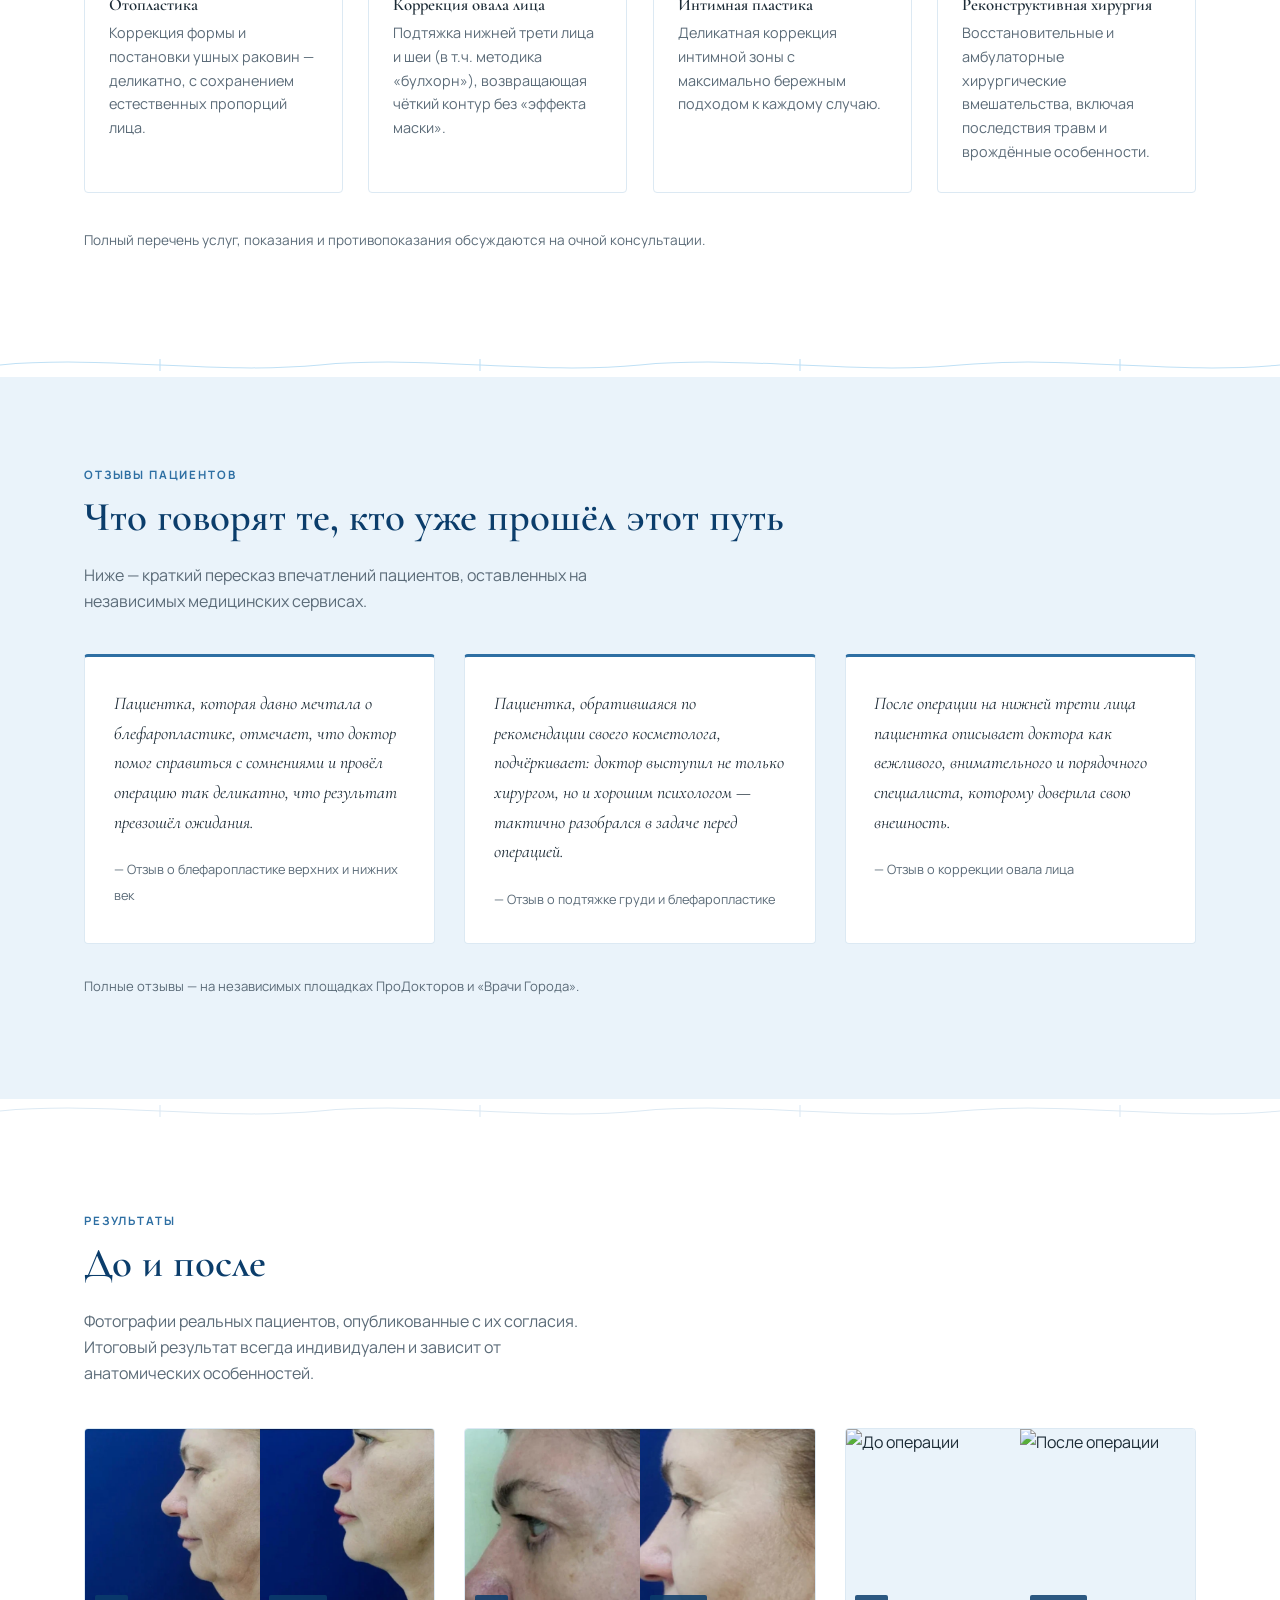
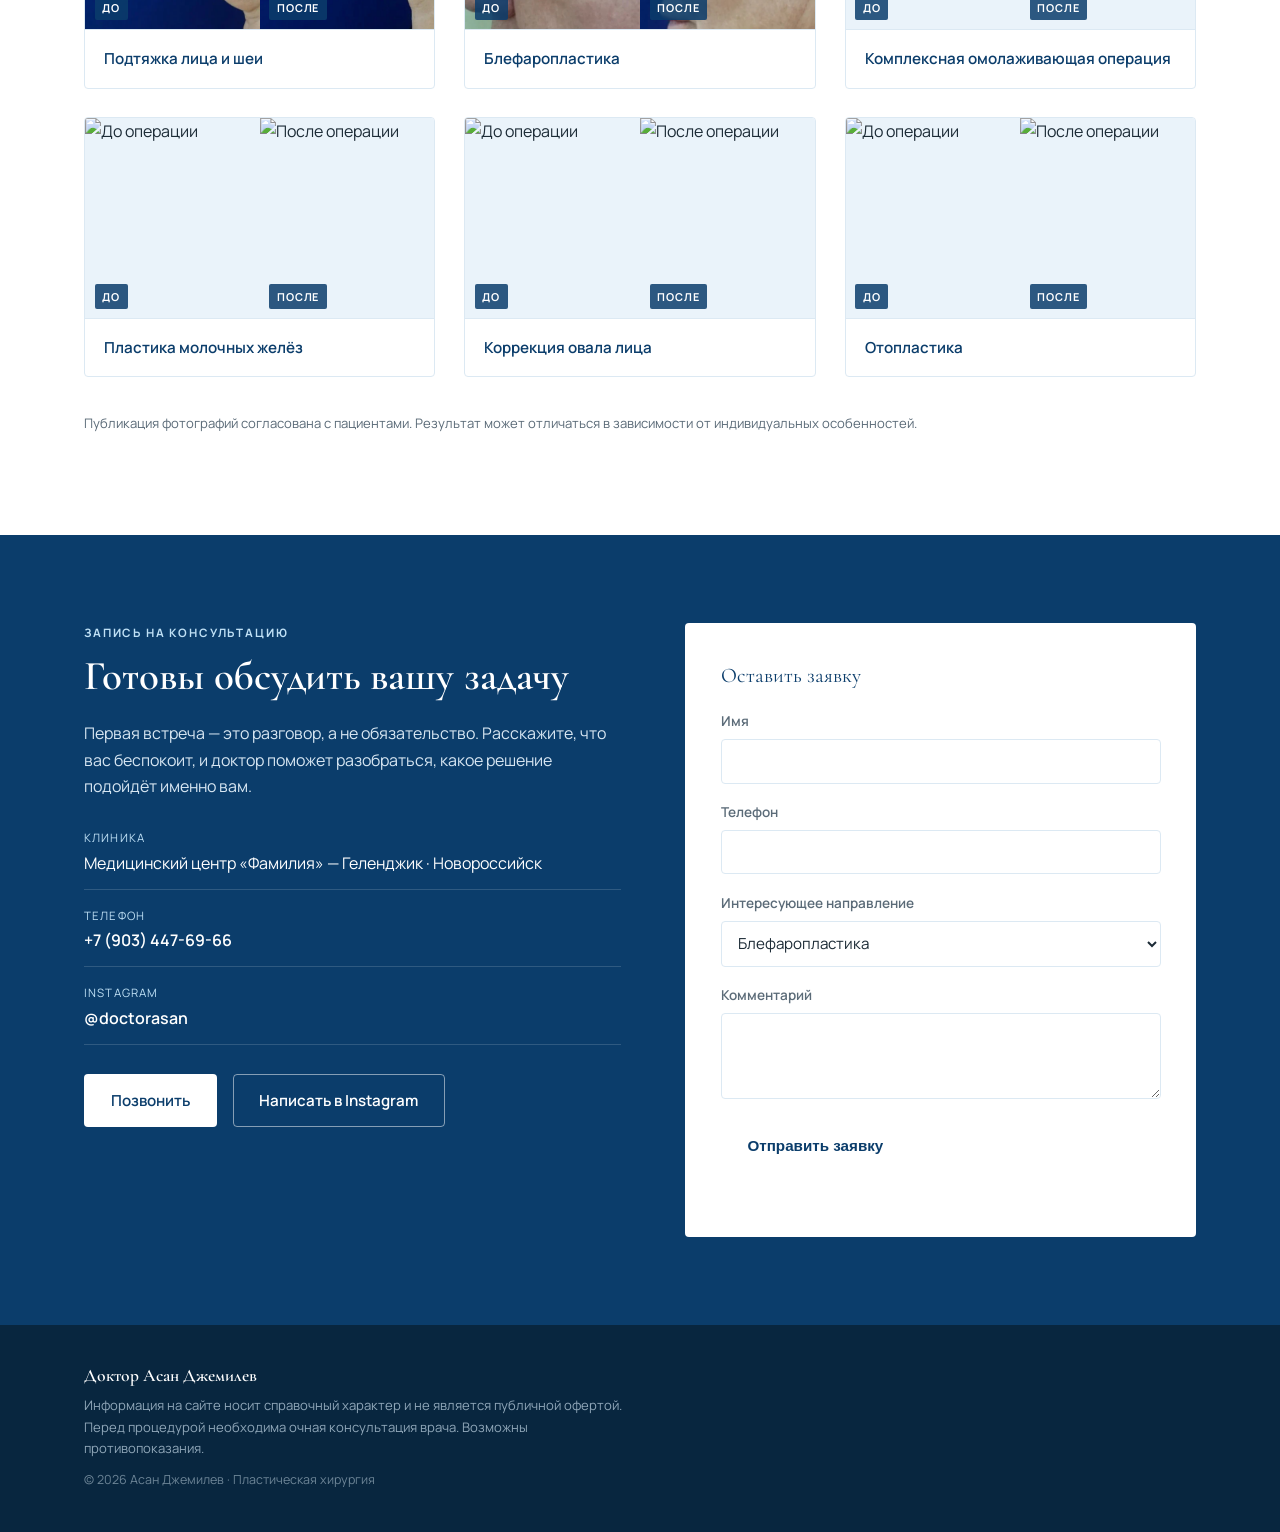
==== commit 6c88b523: "Update index.html" ====
--- a/index.html
+++ b/index.html
@@ -250,10 +250,10 @@
 
         <article class="ba-card">
           <div class="ba-images">
-            <figure><img src="ba-3-before.jpg" alt="До операции"><figcaption>До</figcaption></figure>
-            <figure><img src="ba-3-after.jpg" alt="После операции"><figcaption>После</figcaption></figure>
-          </div>
-          <p class="ba-label">Абдоминопластика</p>
+            <figure><img src="3.jpg" alt="До операции"><figcaption>До</figcaption></figure>
+            <figure><img src="3.3.jpg" alt="После операции"><figcaption>После</figcaption></figure>
+          </div>
+          <p class="ba-label">Комплексная омолаживающая операция</p>
         </article>
 
         <article class="ba-card">
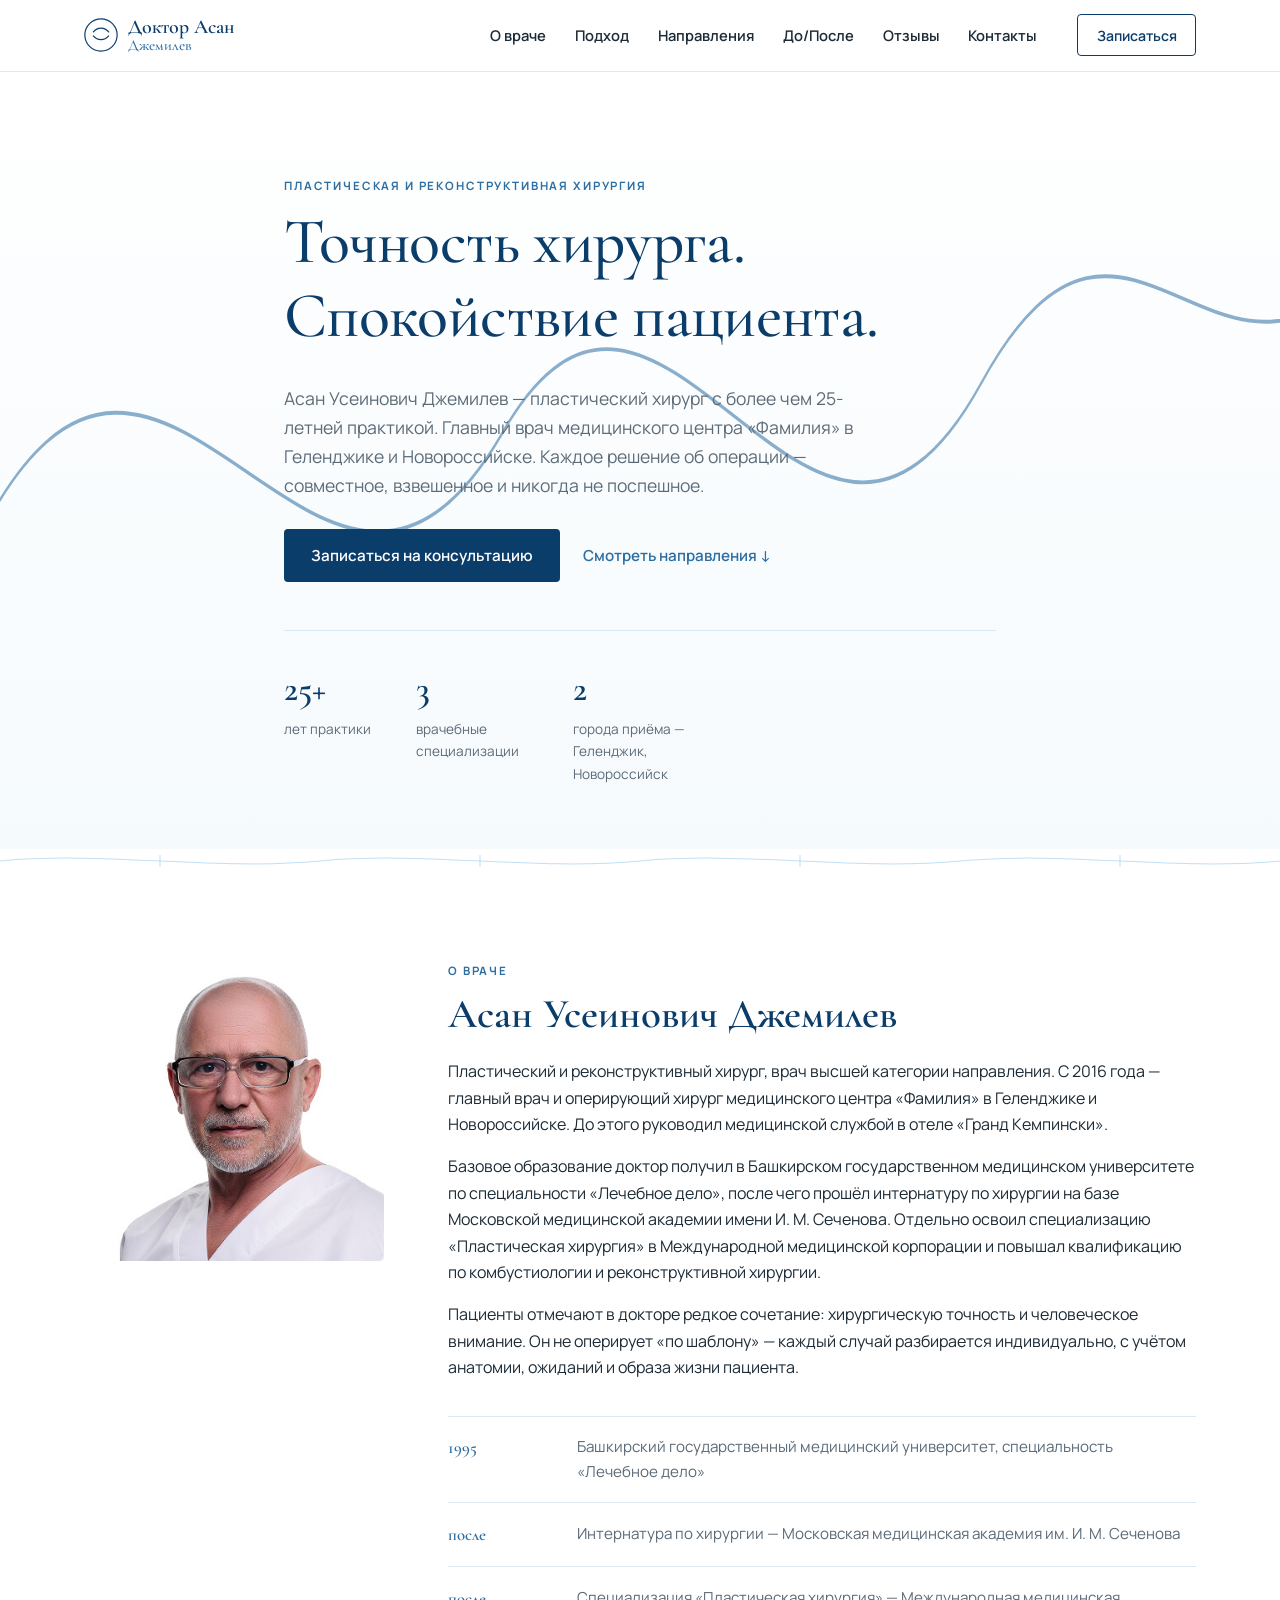
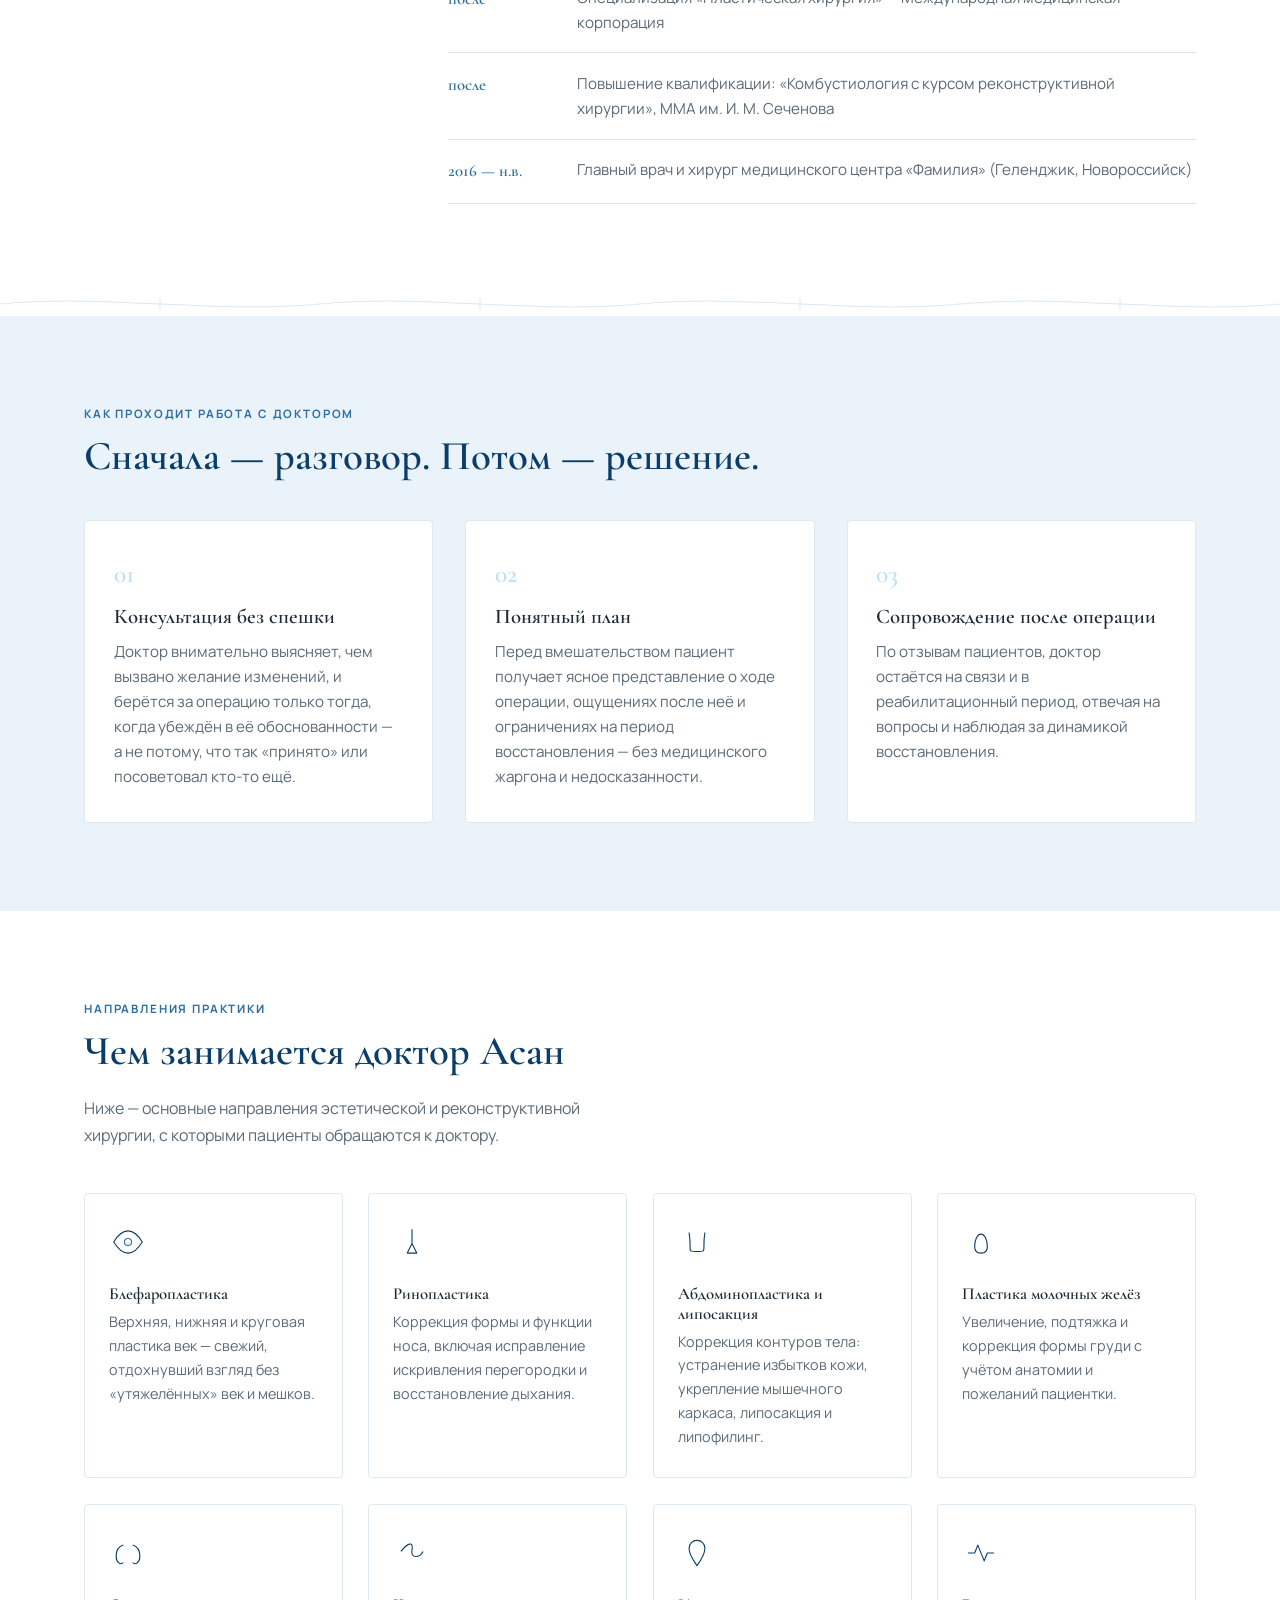
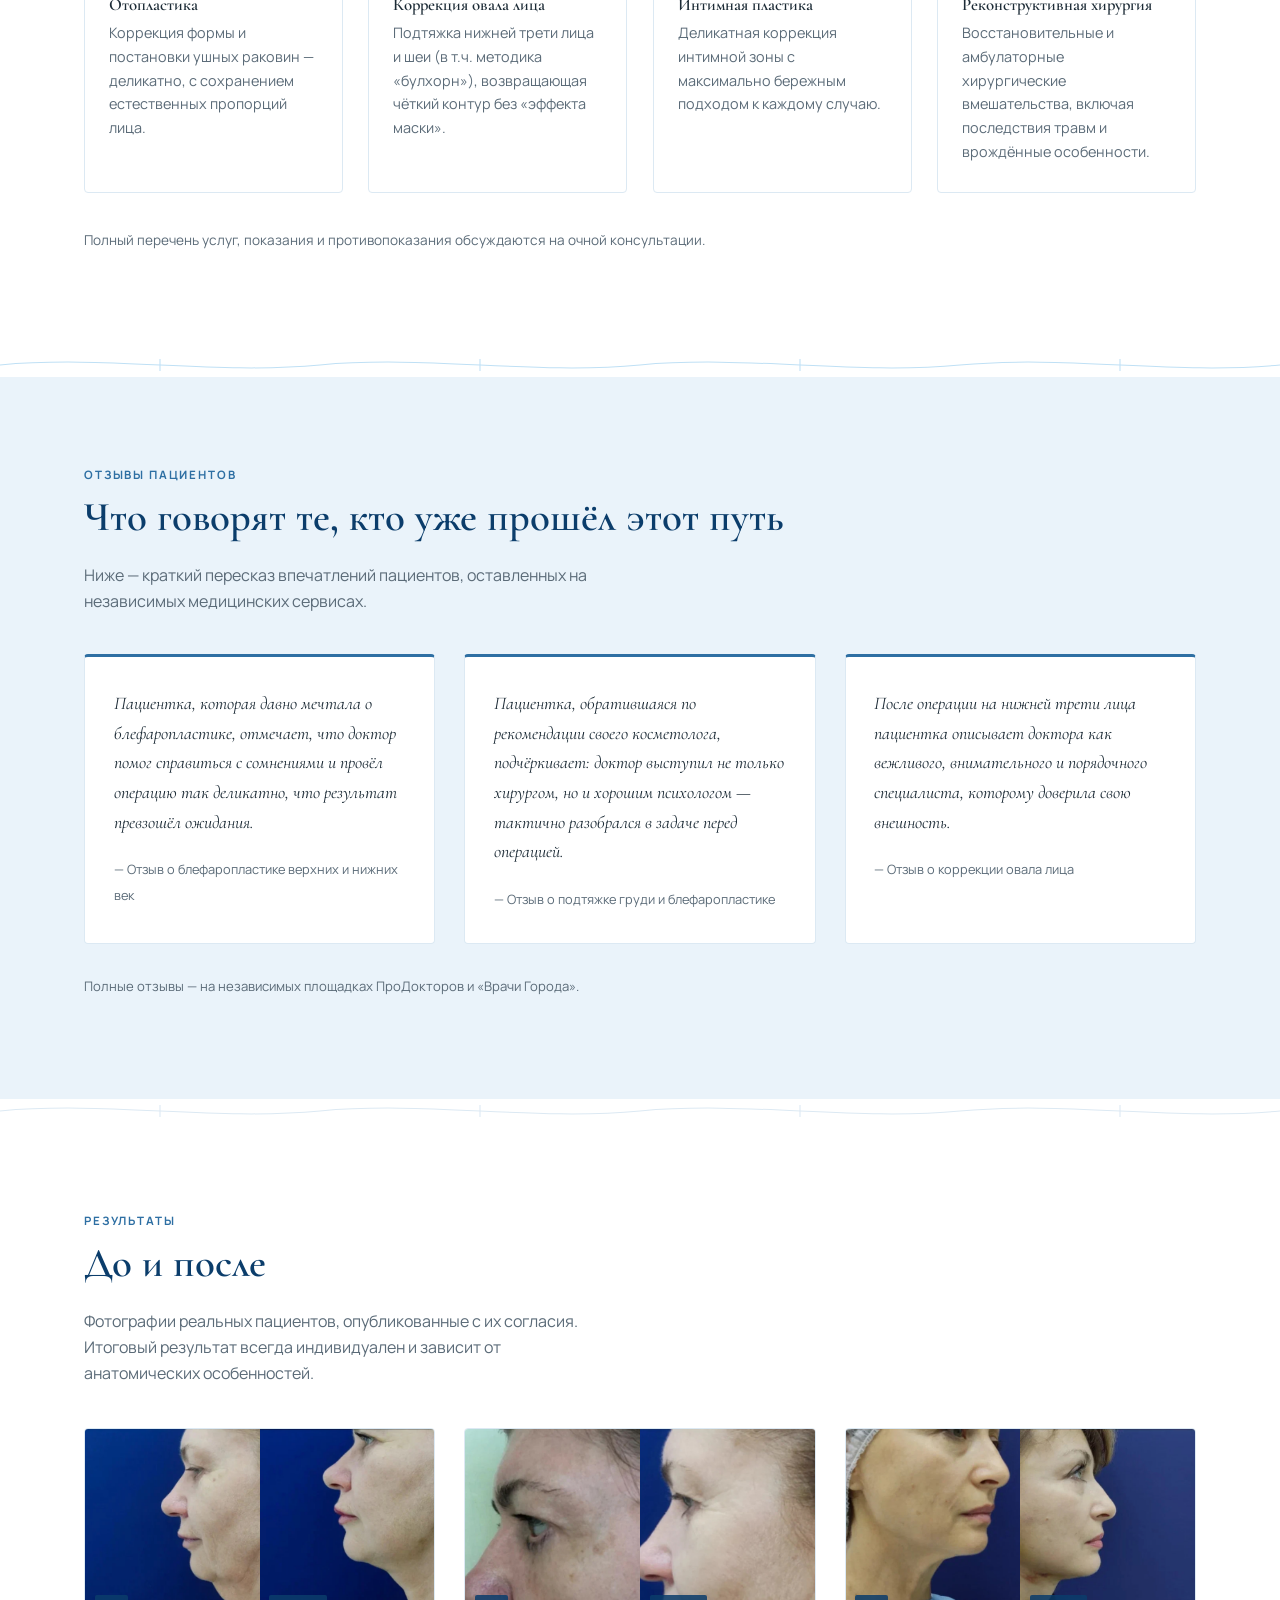
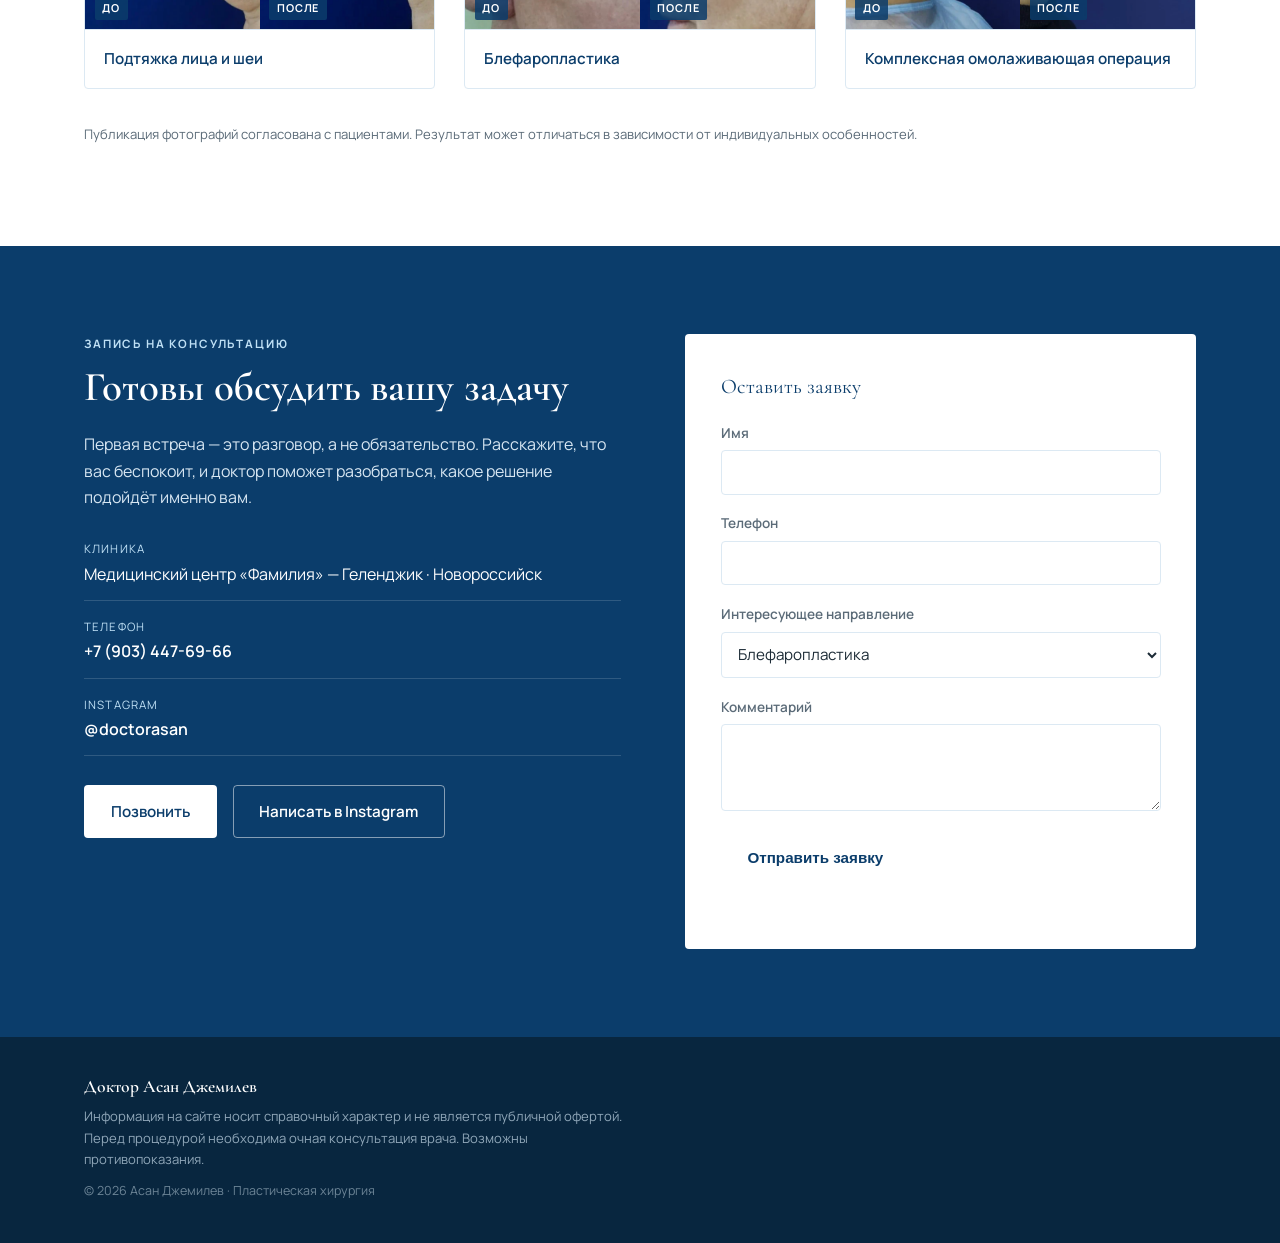
==== commit 4ac2149e: "Update index.html" ====
--- a/index.html
+++ b/index.html
@@ -254,30 +254,6 @@
             <figure><img src="3.3.jpg" alt="После операции"><figcaption>После</figcaption></figure>
           </div>
           <p class="ba-label">Комплексная омолаживающая операция</p>
-        </article>
-
-        <article class="ba-card">
-          <div class="ba-images">
-            <figure><img src="ba-4-before.jpg" alt="До операции"><figcaption>До</figcaption></figure>
-            <figure><img src="ba-4-after.jpg" alt="После операции"><figcaption>После</figcaption></figure>
-          </div>
-          <p class="ba-label">Пластика молочных желёз</p>
-        </article>
-
-        <article class="ba-card">
-          <div class="ba-images">
-            <figure><img src="ba-5-before.jpg" alt="До операции"><figcaption>До</figcaption></figure>
-            <figure><img src="ba-5-after.jpg" alt="После операции"><figcaption>После</figcaption></figure>
-          </div>
-          <p class="ba-label">Коррекция овала лица</p>
-        </article>
-
-        <article class="ba-card">
-          <div class="ba-images">
-            <figure><img src="ba-6-before.jpg" alt="До операции"><figcaption>До</figcaption></figure>
-            <figure><img src="ba-6-after.jpg" alt="После операции"><figcaption>После</figcaption></figure>
-          </div>
-          <p class="ba-label">Отопластика</p>
         </article>
 
       </div>
